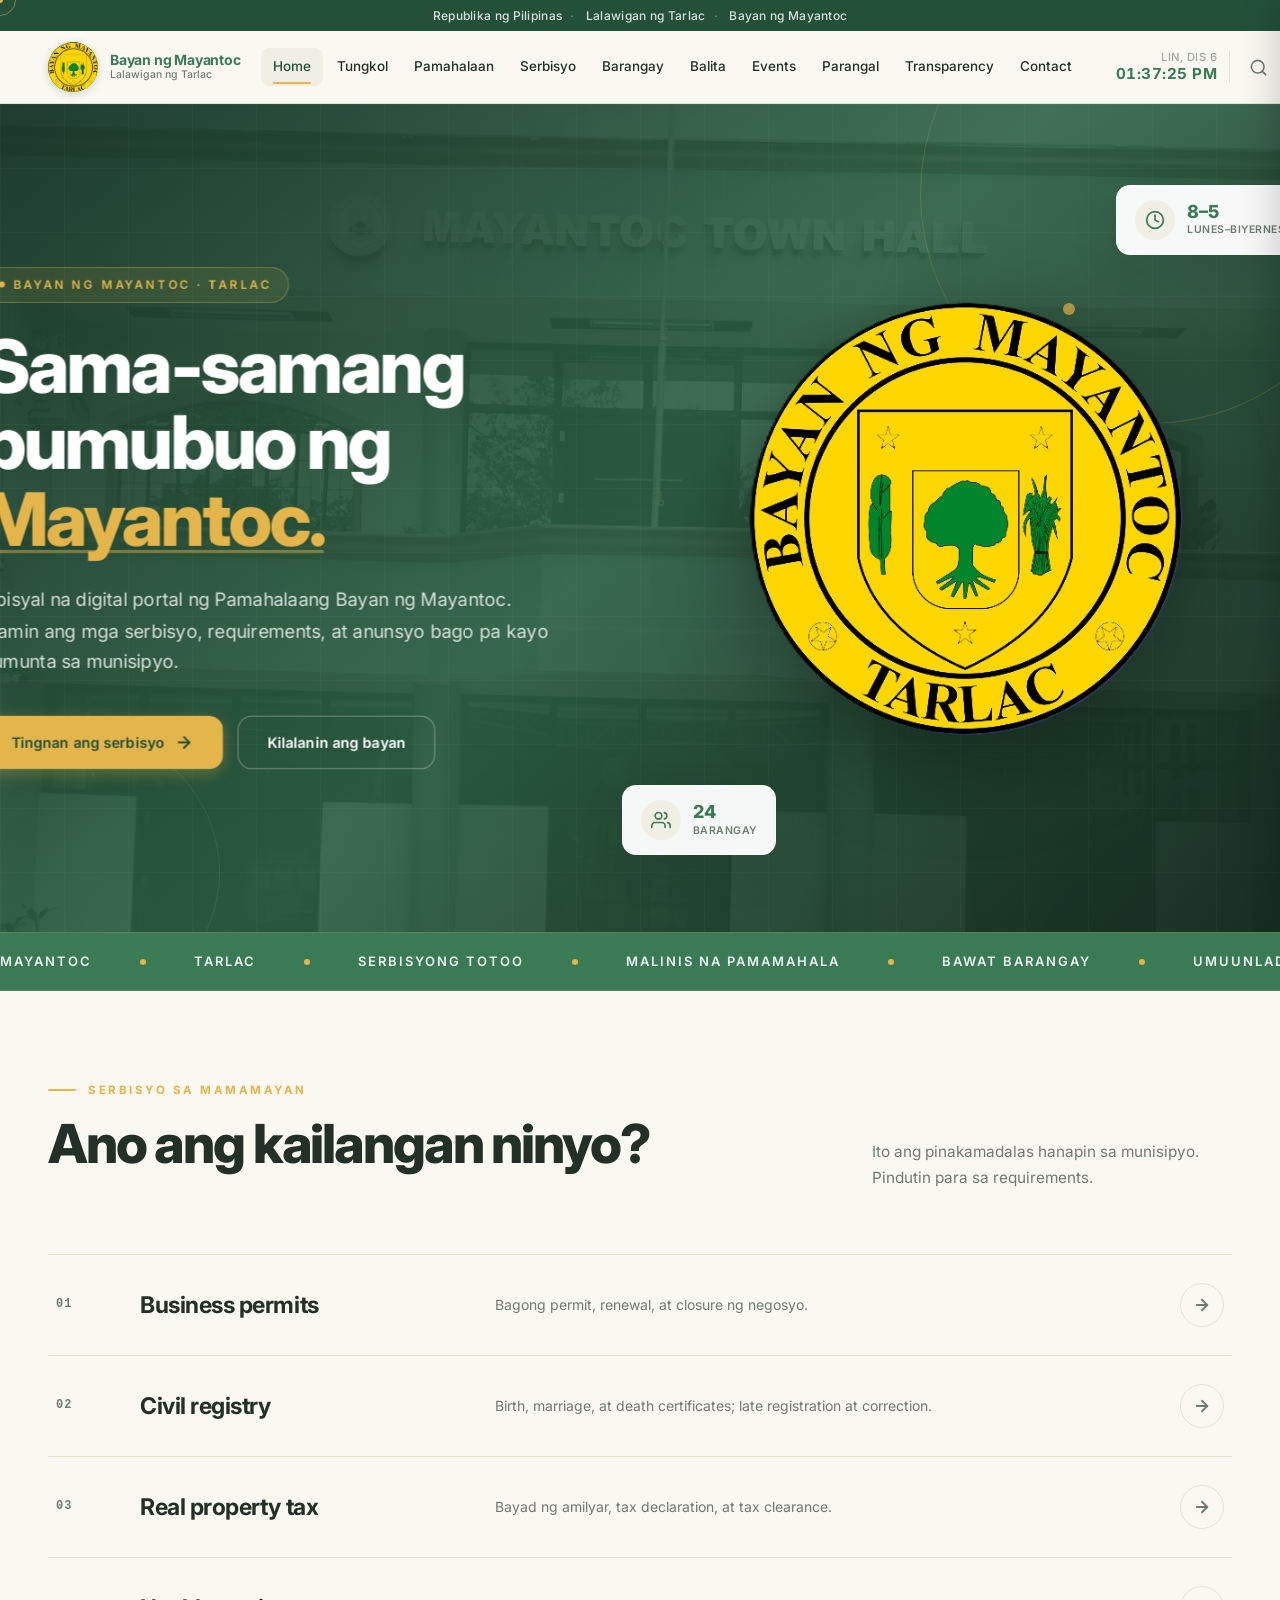
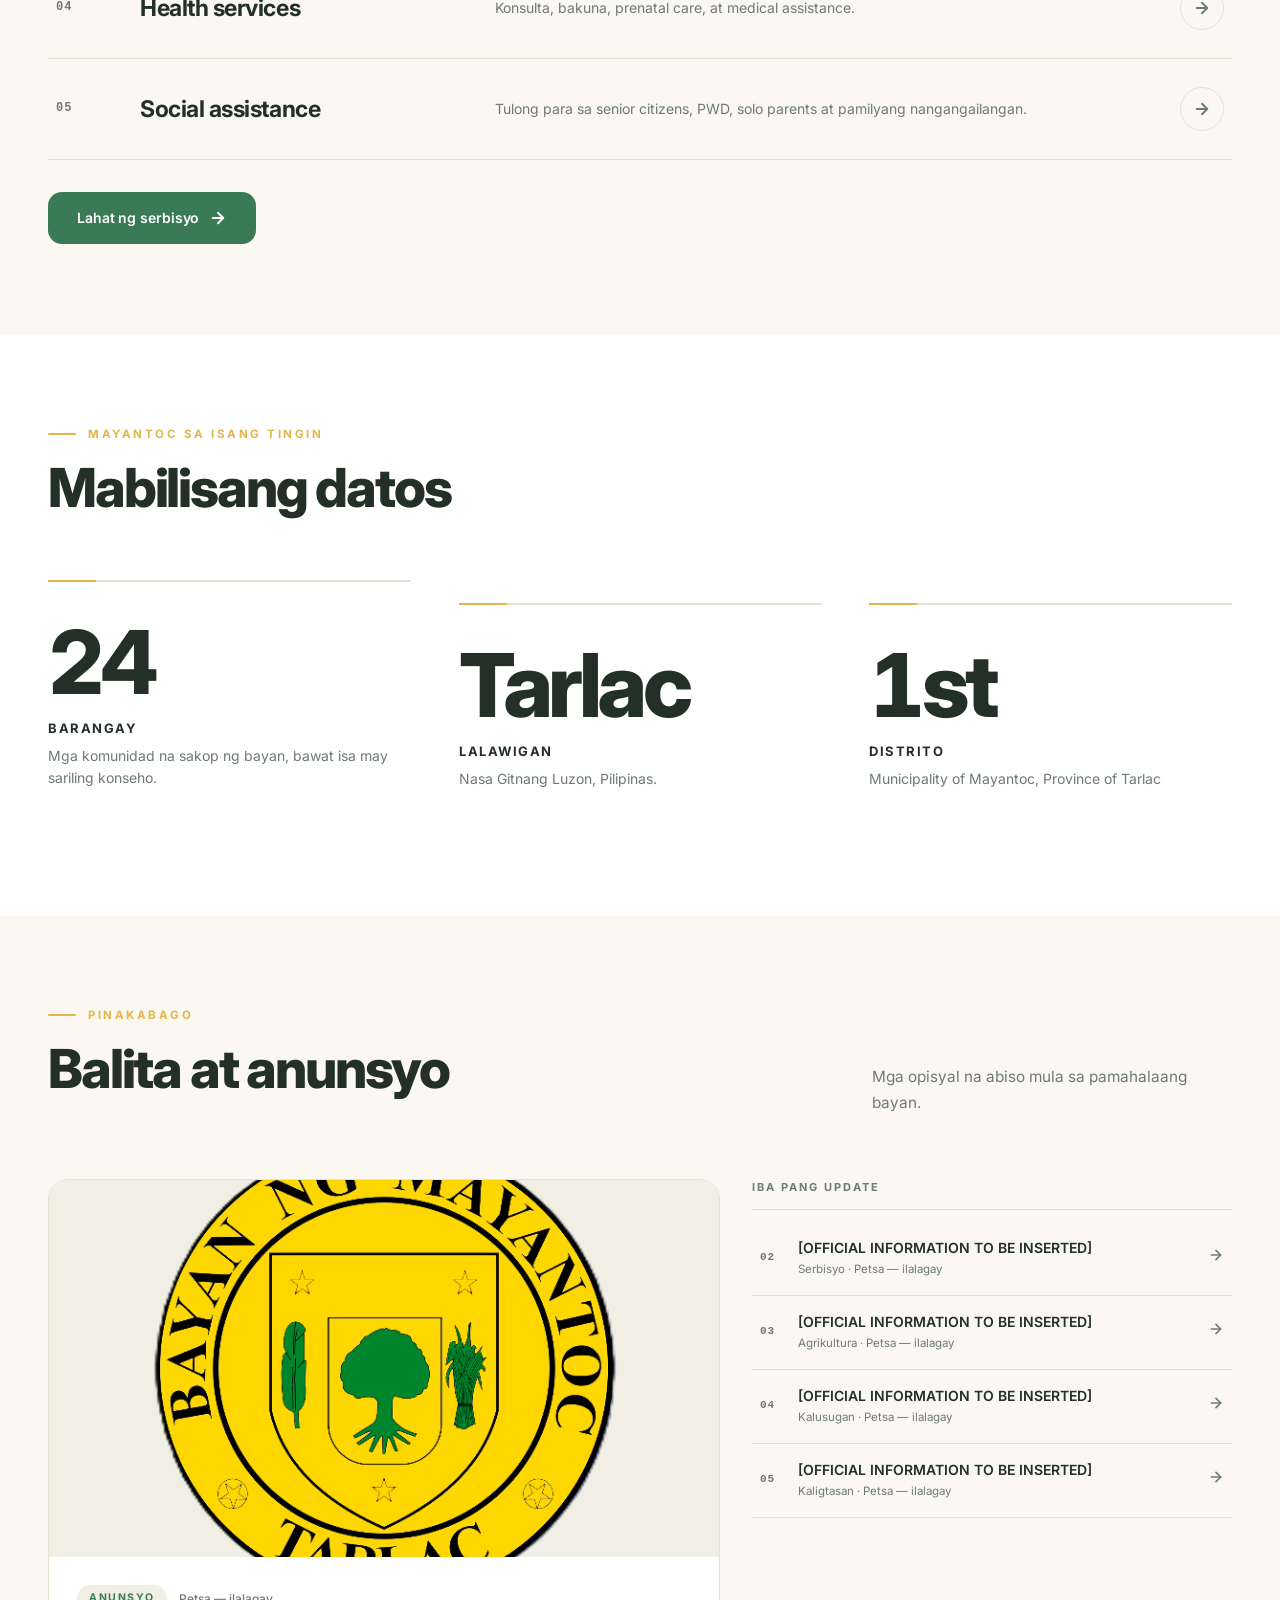
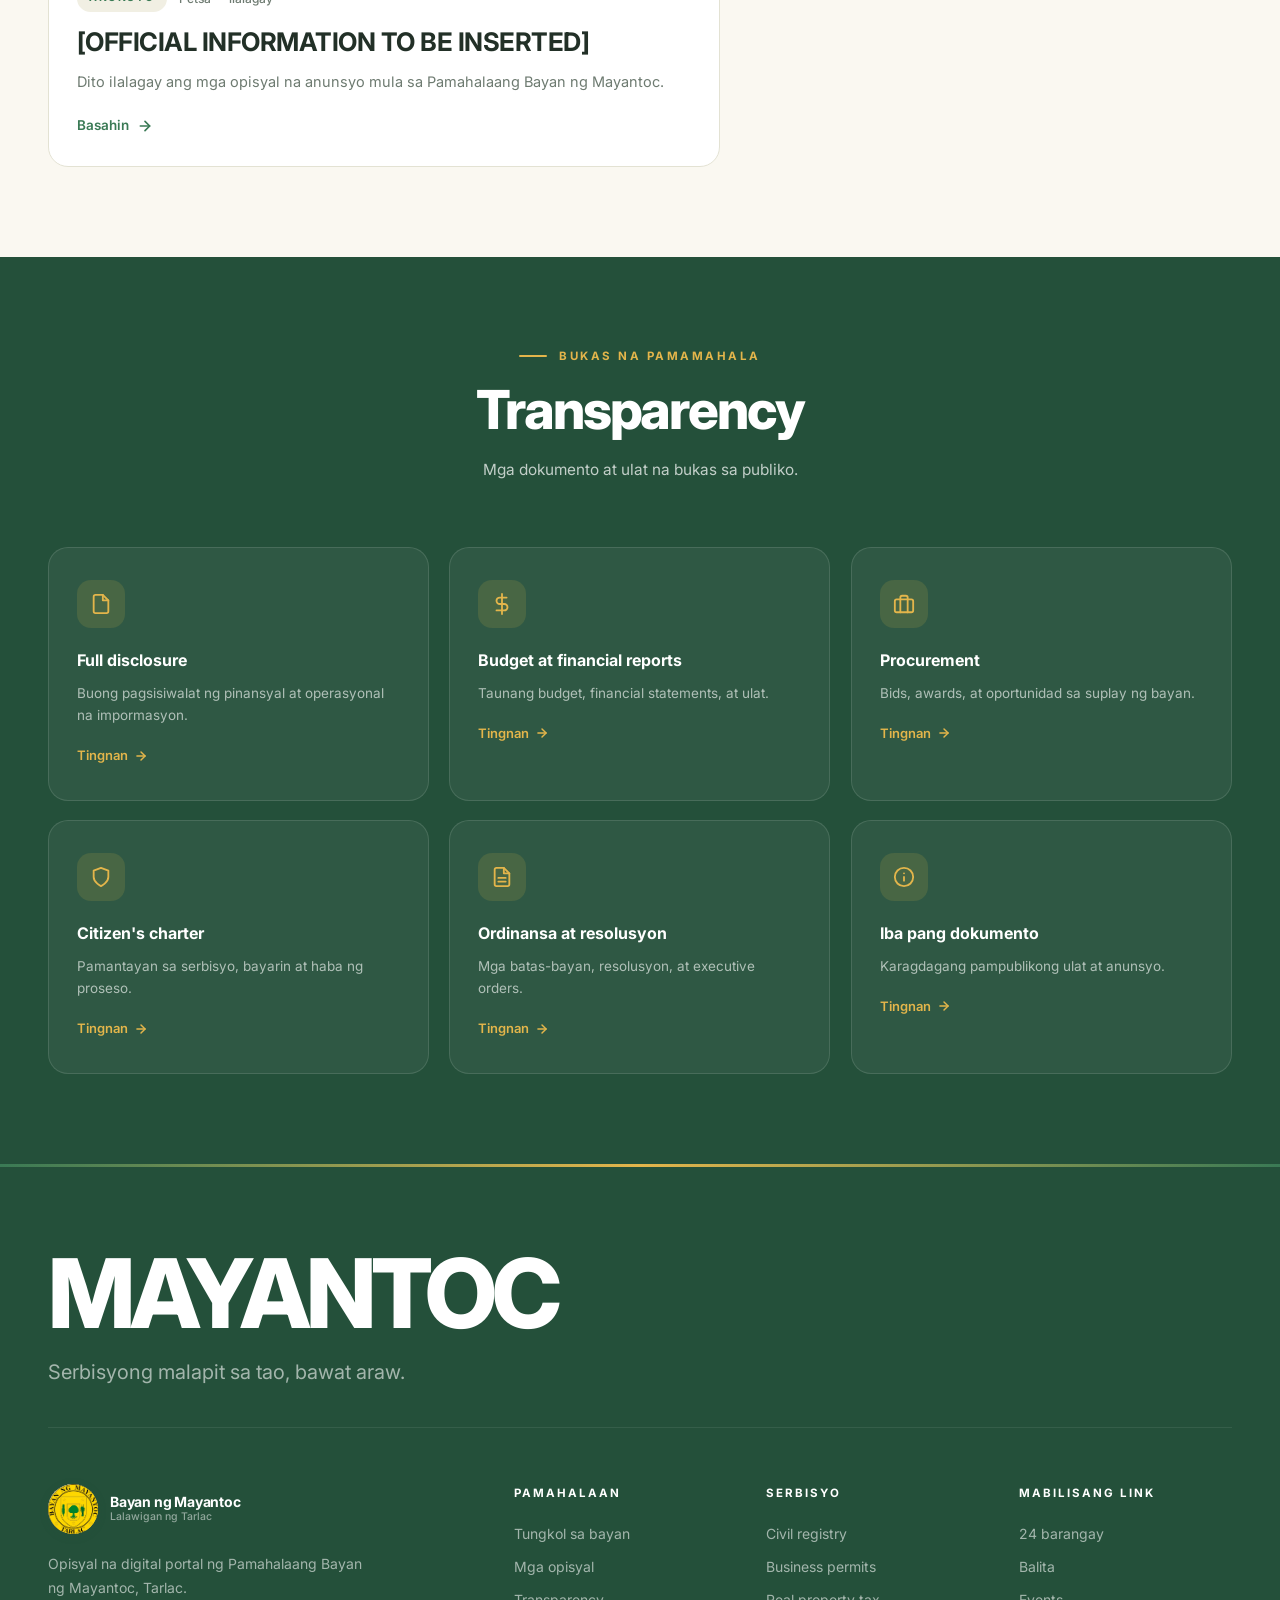
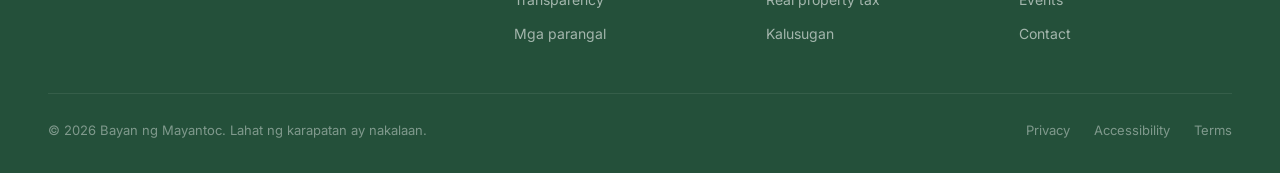
==== index.html @ 66b6981d "Add files via upload" ====
<!DOCTYPE html>
<html lang="tl">
<head>
  <meta charset="UTF-8" />
  <meta name="viewport" content="width=device-width, initial-scale=1.0, viewport-fit=cover" />
  <title>Home · Bayan ng Mayantoc, Tarlac</title>
  <meta name="description" content="Opisyal na digital portal ng Pamahalaang Bayan ng Mayantoc, Tarlac." />
  <meta name="theme-color" content="#24503A" />
  <meta property="og:title" content="Home · Bayan ng Mayantoc" />
  <meta property="og:description" content="Opisyal na digital portal ng Pamahalaang Bayan ng Mayantoc, Tarlac." />
  <meta property="og:type" content="website" />
  <link rel="icon" href="assets/mayantoc.jpg" />
  <link rel="preconnect" href="https://fonts.googleapis.com" />
  <link rel="preconnect" href="https://fonts.gstatic.com" crossorigin />
  <link href="https://fonts.googleapis.com/css2?family=Inter:opsz,wght@14..32,300;14..32,400;14..32,500;14..32,600;14..32,700;14..32,800;14..32,900&display=swap" rel="stylesheet" />
  <link rel="stylesheet" href="assets/style.css" />
  <link rel="manifest" href="manifest.webmanifest" />
  <link rel="apple-touch-icon" href="assets/icons/icon-192.png" />
  <meta name="mobile-web-app-capable" content="yes" />
  <meta name="apple-mobile-web-app-capable" content="yes" />
  <meta name="apple-mobile-web-app-title" content="Mayantoc" />
  <meta name="apple-mobile-web-app-status-bar-style" content="black-translucent" />
</head>
<body data-page="index.html">
  <a href="#main" class="skip-link">Skip to content</a>

  <div class="loader" id="loader" aria-hidden="true">
    <div class="loader__seal"><img class="js-logo" src="assets/mayantoc.jpg" alt="" /></div>
    <div class="loader__text">Mayantoc</div>
    <div class="loader__sub">Lalawigan ng Tarlac</div>
    <div class="loader__bar"><span></span></div>
  </div>

  <div class="scroll-progress" id="scrollProgress" aria-hidden="true"></div>
  <div class="cursor-dot" id="cursorDot" aria-hidden="true"></div>
  <div class="cursor-ring" id="cursorRing" aria-hidden="true"></div>

  <div class="top-bar">
    <div class="container">
      <span>Republika ng Pilipinas</span><span class="sep">·</span>
      <span>Lalawigan ng Tarlac</span><span class="sep">·</span>
      <span>Bayan ng Mayantoc</span>
    </div>
  </div>

  <header class="header" id="header">
    <div class="container header__inner">
      <a href="index.html" class="brand" aria-label="Bayan ng Mayantoc — Home">
        <div class="brand__seal" aria-hidden="true">
          <img class="js-logo" src="assets/mayantoc.jpg" alt="" />
        </div>
        <div class="brand__text">
          <span class="brand__name">Bayan ng Mayantoc</span>
          <span class="brand__sub">Lalawigan ng Tarlac</span>
        </div>
      </a>

      <nav class="nav" aria-label="Pangunahing nabigasyon">
        <a href="index.html" class="nav__link active">Home</a>
        <a href="about.html" class="nav__link">Tungkol</a>
        <a href="government.html" class="nav__link">Pamahalaan</a>
        <a href="services.html" class="nav__link">Serbisyo</a>
        <a href="barangays.html" class="nav__link">Barangay</a>
        <a href="news.html" class="nav__link">Balita</a>
        <a href="events.html" class="nav__link">Events</a>
        <a href="awards.html" class="nav__link">Parangal</a>
        <a href="transparency.html" class="nav__link">Transparency</a>
        <a href="contact.html" class="nav__link">Contact</a>
      </nav>

      <div class="header__actions">
        <!-- LIVE CLOCK -->
        <div class="header__clock" id="live-clock" aria-live="off">
          <span class="header__clock-date">--</span>
          <span class="header__clock-time">--:--</span>
        </div>

        <button class="icon-btn" aria-label="Buksan ang search" id="searchToggle">
          <svg viewBox="0 0 24 24" fill="none" stroke="currentColor" stroke-linecap="round" stroke-linejoin="round"><circle cx="11" cy="11" r="8"/><line x1="21" y1="21" x2="16.65" y2="16.65"/></svg>
        </button>
        <button class="icon-btn" aria-label="Ilipat sa dark mode" id="themeToggle">
          <svg id="themeIcon" viewBox="0 0 24 24" fill="none" stroke="currentColor" stroke-linecap="round" stroke-linejoin="round"><path d="M21 12.79A9 9 0 1 1 11.21 3 7 7 0 0 0 21 12.79z"/></svg>
        </button>
        <button class="icon-btn" aria-label="Accessibility options" id="a11yToggle" aria-expanded="false">
          <svg viewBox="0 0 24 24" fill="none" stroke="currentColor" stroke-linecap="round" stroke-linejoin="round"><circle cx="12" cy="12" r="10"/><circle cx="12" cy="12" r="4"/><line x1="21.17" y1="8" x2="12" y2="8"/><line x1="3.95" y1="6.06" x2="8.54" y2="14"/><line x1="10.88" y1="21.94" x2="15.46" y2="14"/></svg>
        </button>
        <button class="hamburger" id="hamburger" aria-label="Buksan ang menu" aria-expanded="false">
          <span></span><span></span><span></span>
        </button>
      </div>
    </div>
  </header>

  <div class="a11y-panel" id="a11yPanel" role="dialog" aria-label="Accessibility settings">
    <div class="a11y-panel__title">Accessibility</div>
    <div class="a11y-group">
      <div class="a11y-group__label">Laki ng teksto</div>
      <div class="a11y-buttons">
        <button class="a11y-btn" data-font="0.9">A−</button>
        <button class="a11y-btn active" data-font="1">A</button>
        <button class="a11y-btn" data-font="1.15">A+</button>
      </div>
    </div>
    <div class="a11y-group">
      <div class="a11y-group__label">Contrast</div>
      <div class="a11y-buttons">
        <button class="a11y-btn active" data-contrast="normal">Normal</button>
        <button class="a11y-btn" data-contrast="high">Mataas</button>
      </div>
    </div>
    <div class="a11y-group">
      <div class="a11y-group__label">Galaw</div>
      <div class="a11y-buttons">
        <button class="a11y-btn active" data-motion="normal">Normal</button>
        <button class="a11y-btn" data-motion="reduced">Bawas</button>
      </div>
    </div>
    <button class="a11y-reset" id="a11yReset">I-reset ang settings</button>
  </div>

  <div class="drawer-overlay" id="drawerOverlay" aria-hidden="true"></div>
  <aside class="drawer" id="drawer" role="dialog" aria-modal="true" aria-label="Mobile navigation">
    <div class="drawer__header">
      <div class="brand">
        <div class="brand__seal" aria-hidden="true"><img class="js-logo" src="assets/mayantoc.jpg" alt="" /></div>
        <div class="brand__text">
          <span class="brand__name">Mayantoc</span>
          <span class="brand__sub">Lalawigan ng Tarlac</span>
        </div>
      </div>
      <button class="drawer__close" id="drawerClose" aria-label="Isara ang menu">
        <svg width="18" height="18" viewBox="0 0 24 24" fill="none" stroke="currentColor" stroke-width="2" stroke-linecap="round"><line x1="18" y1="6" x2="6" y2="18"/><line x1="6" y1="6" x2="18" y2="18"/></svg>
      </button>
    </div>
    <nav class="drawer__nav" aria-label="Mobile navigation links">
      <a href="index.html" class="drawer__link active">Home</a>
      <a href="about.html" class="drawer__link">Tungkol</a>
      <a href="government.html" class="drawer__link">Pamahalaan</a>
      <a href="services.html" class="drawer__link">Serbisyo</a>
      <a href="barangays.html" class="drawer__link">Barangay</a>
      <a href="news.html" class="drawer__link">Balita</a>
      <a href="events.html" class="drawer__link">Events</a>
      <a href="awards.html" class="drawer__link">Parangal</a>
      <a href="transparency.html" class="drawer__link">Transparency</a>
      <a href="contact.html" class="drawer__link">Contact</a>
    </nav>
  </aside>

  <div class="search-overlay" id="searchOverlay" role="dialog" aria-modal="true" aria-label="Site search" style="position:fixed;inset:0;background:rgba(24,54,40,0.68);backdrop-filter:blur(8px);z-index:3000;opacity:0;visibility:hidden;transition:opacity .3s,visibility .3s;padding:80px 20px 20px;overflow-y:auto;">
    <div style="max-width:680px;margin:0 auto;background:var(--white);border-radius:var(--radius-lg);box-shadow:var(--shadow-xl);overflow:hidden;">
      <div style="position:relative;border-bottom:1px solid var(--border);">
        <svg style="position:absolute;left:22px;top:50%;transform:translateY(-50%);width:20px;height:20px;color:var(--muted);" viewBox="0 0 24 24" fill="none" stroke="currentColor" stroke-width="2" stroke-linecap="round" stroke-linejoin="round"><circle cx="11" cy="11" r="8"/><line x1="21" y1="21" x2="16.65" y2="16.65"/></svg>
        <input type="text" id="siteSearchInput" placeholder="Maghanap ng serbisyo, barangay, dokumento…" aria-label="Search site" autocomplete="off" style="width:100%;padding:22px 60px 22px 58px;border:none;background:transparent;font-family:inherit;font-size:17px;color:var(--ink);outline:none;" />
        <button id="searchClose" aria-label="Isara ang search" style="position:absolute;right:16px;top:50%;transform:translateY(-50%);width:36px;height:36px;border-radius:50%;display:flex;align-items:center;justify-content:center;color:var(--muted);">
          <svg width="18" height="18" viewBox="0 0 24 24" fill="none" stroke="currentColor" stroke-width="2" stroke-linecap="round"><line x1="18" y1="6" x2="6" y2="18"/><line x1="6" y1="6" x2="18" y2="18"/></svg>
        </button>
      </div>
      <div id="searchResults" style="max-height:440px;overflow-y:auto;"></div>
    </div>
  </div>

  <main id="main">

    <section class="hero" id="home" aria-label="Hero">
      <div class="hero__bg" aria-hidden="true">
        <img src="assets/mayantoc_bg.jpg" alt="" fetchpriority="high" />
      </div>
      <div class="hero__pattern" aria-hidden="true"></div>
      <div class="hero__deco hero__deco--1" aria-hidden="true"></div>
      <div class="hero__deco hero__deco--2" aria-hidden="true"></div>
      <div class="hero__deco hero__deco--3" aria-hidden="true"></div>

      <div class="container hero__content">
        <div class="hero__left">
          <span class="hero__label">Bayan ng Mayantoc · Tarlac</span>
          <h1 class="hero__title">Sama-samang bumubuo ng <span class="accent">Mayantoc.</span></h1>
          <p class="hero__sub">
            Opisyal na digital portal ng Pamahalaang Bayan ng Mayantoc. Alamin ang mga serbisyo,
            requirements, at anunsyo bago pa kayo pumunta sa munisipyo.
          </p>
          <div class="hero__buttons">
            <a href="services.html" class="btn btn--primary">
              Tingnan ang serbisyo
              <svg width="18" height="18" viewBox="0 0 24 24" fill="none" stroke="currentColor" stroke-width="2.5" stroke-linecap="round" stroke-linejoin="round"><line x1="5" y1="12" x2="19" y2="12"/><polyline points="12 5 19 12 12 19"/></svg>
            </a>
            <a href="about.html" class="btn btn--outline">Kilalanin ang bayan</a>
          </div>
        </div>

        <div class="hero__right">
          <div class="carousel-wrap" id="carouselWrap">
            <img src="assets/FlagMY.png" alt="Tanawin ng Mayantoc" class="hero__image" />
          </div>

          <div class="float-card float-card--1" aria-hidden="true">
            <div class="float-card__icon">
              <svg width="20" height="20" viewBox="0 0 24 24" fill="none" stroke="currentColor" stroke-width="2" stroke-linecap="round" stroke-linejoin="round"><path d="M17 21v-2a4 4 0 0 0-4-4H5a4 4 0 0 0-4 4v2"/><circle cx="9" cy="7" r="4"/><path d="M23 21v-2a4 4 0 0 0-3-3.87"/><path d="M16 3.13a4 4 0 0 1 0 7.75"/></svg>
            </div>
            <div><div class="float-card__num">24</div><div class="float-card__label">Barangay</div></div>
          </div>

          <div class="float-card float-card--2" aria-hidden="true">
            <div class="float-card__icon">
              <svg width="20" height="20" viewBox="0 0 24 24" fill="none" stroke="currentColor" stroke-width="2" stroke-linecap="round" stroke-linejoin="round"><circle cx="12" cy="12" r="10"/><polyline points="12 6 12 12 16 14"/></svg>
            </div>
            <div><div class="float-card__num">8–5</div><div class="float-card__label">Lunes–Biyernes</div></div>
          </div>
        </div>
      </div>
    </section>

    <div class="marquee" aria-hidden="true"><div class="marquee__track" id="marqueeTrack"></div></div>

    <section class="section" id="services">
      <div class="container">
        <div class="section__header section__header--split reveal">
          <div>
            <div class="section__label">Serbisyo sa mamamayan</div>
            <h2 class="section__title">Ano ang kailangan ninyo?</h2>
          </div>
          <p class="section__sub" style="max-width:36ch;">Ito ang pinakamadalas hanapin sa munisipyo. Pindutin para sa requirements.</p>
        </div>
        <div class="services-list" id="servicesList"></div>
        <div style="margin-top:32px;" class="reveal">
          <a href="services.html" class="btn btn--dark">Lahat ng serbisyo
            <svg width="18" height="18" viewBox="0 0 24 24" fill="none" stroke="currentColor" stroke-width="2.5" stroke-linecap="round" stroke-linejoin="round"><line x1="5" y1="12" x2="19" y2="12"/><polyline points="12 5 19 12 12 19"/></svg>
          </a>
        </div>
      </div>
    </section>

    <section class="section section--alt">
      <div class="container">
        <div class="section__header reveal">
          <div class="section__label">Mayantoc sa isang tingin</div>
          <h2 class="section__title">Mabilisang datos</h2>
        </div>
        <div class="stats-editorial">
          <div class="stat-block reveal">
            <div class="stat-block__num" data-count="24">0</div>
            <div class="stat-block__label">Barangay</div>
            <div class="stat-block__desc">Mga komunidad na sakop ng bayan, bawat isa may sariling konseho.</div>
          </div>
          <div class="stat-block reveal">
            <div class="stat-block__num">Tarlac</div>
            <div class="stat-block__label">Lalawigan</div>
            <div class="stat-block__desc">Nasa Gitnang Luzon, Pilipinas.</div>
          </div>
          <div class="stat-block reveal">
            <div class="stat-block__num">1st</div>
            <div class="stat-block__label">Distrito</div>
            <div class="stat-block__desc">Municipality of Mayantoc, Province of Tarlac</div>
          </div>
        </div>
      </div>
    </section>

    <section class="section">
      <div class="container">
        <div class="section__header section__header--split reveal">
          <div>
            <div class="section__label">Pinakabago</div>
            <h2 class="section__title">Balita at anunsyo</h2>
          </div>
          <p class="section__sub" style="max-width:36ch;">Mga opisyal na abiso mula sa pamahalaang bayan.</p>
        </div>
        <div class="news-editorial">
          <article class="news-featured reveal" id="newsFeatured"></article>
          <div class="news-side reveal">
            <div class="news-side__header">Iba pang update</div>
            <div id="newsSideList"></div>
          </div>
        </div>
      </div>
    </section>

    <section class="section section--dark">
      <div class="container">
        <div class="section__header section__header--center reveal">
          <div class="section__label">Bukas na pamamahala</div>
          <h2 class="section__title">Transparency</h2>
          <p class="section__sub">Mga dokumento at ulat na bukas sa publiko.</p>
        </div>
        <div class="transparency-grid" id="transparencyGrid"></div>
      </div>
    </section>

  </main>

  <footer class="footer" role="contentinfo">
    <div class="container">
      <div class="footer__hero">
        <div class="footer__hero-title">MAYANTOC</div>
        <div class="footer__hero-sub">Serbisyong malapit sa tao, bawat araw.</div>
      </div>

      <div class="footer__grid">
        <div>
          <div class="footer__brand">
            <div class="brand__seal" aria-hidden="true"><img class="js-logo" src="assets/mayantoc.jpg" alt="" /></div>
            <div class="brand__text">
              <span class="brand__name">Bayan ng Mayantoc</span>
              <span class="brand__sub">Lalawigan ng Tarlac</span>
            </div>
          </div>
          <p class="footer__desc">Opisyal na digital portal ng Pamahalaang Bayan ng Mayantoc, Tarlac.</p>
        </div>
        <div>
          <h3 class="footer__title">Pamahalaan</h3>
          <div class="footer__links">
            <a href="about.html">Tungkol sa bayan</a>
            <a href="government.html">Mga opisyal</a>
            <a href="transparency.html">Transparency</a>
            <a href="awards.html">Mga parangal</a>
          </div>
        </div>
        <div>
          <h3 class="footer__title">Serbisyo</h3>
          <div class="footer__links">
            <a href="services.html">Civil registry</a>
            <a href="services.html">Business permits</a>
            <a href="services.html">Real property tax</a>
            <a href="services.html">Kalusugan</a>
          </div>
        </div>
        <div>
          <h3 class="footer__title">Mabilisang link</h3>
          <div class="footer__links">
            <a href="barangays.html">24 barangay</a>
            <a href="news.html">Balita</a>
            <a href="events.html">Events</a>
            <a href="contact.html">Contact</a>
          </div>
        </div>
      </div>

      <div class="footer__bottom">
        <span>© 2026 Bayan ng Mayantoc. Lahat ng karapatan ay nakalaan.</span>
        <div class="footer__bottom-links">
          <a href="contact.html">Privacy</a>
          <a href="contact.html">Accessibility</a>
          <a href="contact.html">Terms</a>
        </div>
      </div>
    </div>
  </footer>

  <button class="back-to-top" id="backToTop" aria-label="Balik sa itaas">
    <svg viewBox="0 0 24 24" fill="none" stroke="currentColor" stroke-width="2.5" stroke-linecap="round" stroke-linejoin="round"><line x1="12" y1="19" x2="12" y2="5"/><polyline points="5 12 12 5 19 12"/></svg>
  </button>

  <script src="assets/data.js"></script>
  <script src="assets/app.js"></script>

  <script>
  (function () {
    const D = MAY.DATA, I = MAY.ICONS, $ = MAY.$;

    // 3D tilt on the hero image (pointer devices only)
    const wrap = $('#carouselWrap'), hero = $('.hero');
    if (wrap && hero && !MAY.isTouch && !MAY.reduced) {
      hero.addEventListener('mousemove', e => {
        const r = hero.getBoundingClientRect();
        const x = (e.clientX - r.left) / r.width - 0.5;
        const y = (e.clientY - r.top) / r.height - 0.5;
        wrap.style.transform = `rotateY(${x * 5}deg) rotateX(${-y * 5}deg)`;
      });
      hero.addEventListener('mouseleave', () => wrap.style.transform = 'rotateY(0) rotateX(0)');
    }

    $('#servicesList').innerHTML = D.services.slice(0, 5).map((s, i) => `
      <a class="service-row reveal" href="services.html">
        <div class="service-row__num">${String(i + 1).padStart(2, '0')}</div>
        <div class="service-row__name">${s.name}</div>
        <div class="service-row__desc">${s.desc}</div>
        <div class="service-row__arrow"><svg width="18" height="18" viewBox="0 0 24 24" fill="none" stroke="currentColor" stroke-width="2.5" stroke-linecap="round" stroke-linejoin="round">${I.arrow}</svg></div>
      </a>`).join('');

    const f = D.news[0];
    $('#newsFeatured').innerHTML = `
      <div class="news-featured__img"><img src="${f.img}" alt="" loading="lazy" /></div>
      <div class="news-featured__body">
        <div class="news-featured__meta">
          <span class="news-featured__cat">${f.cat}</span>
          <span class="news-featured__date">${f.date}</span>
        </div>
        <h3 class="news-featured__title">${f.title}</h3>
        <p class="news-featured__excerpt">${f.excerpt}</p>
        <a class="news-featured__link" href="news.html">Basahin
          <svg width="16" height="16" viewBox="0 0 24 24" fill="none" stroke="currentColor" stroke-width="2.5" stroke-linecap="round" stroke-linejoin="round">${I.arrow}</svg>
        </a>
      </div>`;

    $('#newsSideList').innerHTML = D.news.slice(1, 5).map((n, i) => `
      <a class="news-side__item" href="news.html">
        <span class="news-side__num">${String(i + 2).padStart(2, '0')}</span>
        <div class="news-side__body">
          <div class="news-side__title">${n.title}</div>
          <div class="news-side__date">${n.cat} · ${n.date}</div>
        </div>
        <span class="news-side__arrow"><svg width="16" height="16" viewBox="0 0 24 24" fill="none" stroke="currentColor" stroke-width="2.5" stroke-linecap="round" stroke-linejoin="round">${I.arrow}</svg></span>
      </a>`).join('');

    $('#transparencyGrid').innerHTML = D.transparency.map(t => `
      <a class="transparency-card reveal" href="transparency.html">
        <div class="transparency-card__icon"><svg width="22" height="22" viewBox="0 0 24 24" fill="none" stroke="currentColor" stroke-width="2" stroke-linecap="round" stroke-linejoin="round">${I[t.icon]}</svg></div>
        <h3 class="transparency-card__title">${t.title}</h3>
        <p class="transparency-card__desc">${t.desc}</p>
        <span class="transparency-card__link">Tingnan
          <svg width="14" height="14" viewBox="0 0 24 24" fill="none" stroke="currentColor" stroke-width="2.5" stroke-linecap="round" stroke-linejoin="round">${I.arrow}</svg>
        </span>
      </a>`).join('');

    MAY.observeReveals();
  })();
  </script>
  <script>
    if ('serviceWorker' in navigator) {
      window.addEventListener('load', function () {
        navigator.serviceWorker.register('sw.js').catch(function (e) { console.warn('SW failed', e); });
      });
    }
  </script>
</body>
</html>
---- assets/style.css ----
/* ==================================================================
   MUNICIPALITY OF MAYANTOC — SHARED STYLESHEET
   Palette: soft, low-glare green & yellow (easy on the eyes)
   ================================================================== */
*, *::before, *::after { margin: 0; padding: 0; box-sizing: border-box; }

:root {
  /* ---- Core palette (softer, lower-contrast green & yellow) ---- */
  --forest: #3A7A55;       /* medium leaf green — primary */
  --deep-green: #24503A;   /* softened dark green (not near-black) */
  --emerald: #4F9668;      /* lighter accent green */
  --gold: #E3B54B;         /* warm, muted yellow-gold (not neon) */
  --gold-light: #F0D08A;   /* pale gold for hovers */
  --sun: #F6EFDC;          /* soft sunlight tint for washes */

  --off-white: #FAF8F1;    /* warm paper white, not clinical */
  --white: #FFFFFF;
  --ink: #223027;          /* soft near-black green-grey, not pure black */
  --muted: #6E7B71;
  --border: #E3E2D3;
  --light-gray: #F1EFE3;

  --shadow-sm: 0 1px 3px rgba(36,60,40,0.05), 0 1px 2px rgba(36,60,40,0.04);
  --shadow-md: 0 4px 14px rgba(36,60,40,0.07), 0 2px 5px rgba(36,60,40,0.04);
  --shadow-lg: 0 14px 30px rgba(36,60,40,0.09), 0 4px 12px rgba(36,60,40,0.05);
  --shadow-xl: 0 26px 50px rgba(36,60,40,0.11), 0 8px 22px rgba(36,60,40,0.05);
  --shadow-3d: 0 30px 60px rgba(58,122,85,0.14), 0 10px 24px rgba(58,122,85,0.08);

  --radius-sm: 8px;
  --radius-md: 14px;
  --radius-lg: 20px;
  --radius-xl: 28px;
  --font: 'Inter', -apple-system, BlinkMacSystemFont, 'Segoe UI', Roboto, sans-serif;
  --max-width: 1440px;
  --header-height: 72px;
  --ease: cubic-bezier(0.22, 0.61, 0.28, 0.99);
  --transition: 0.3s var(--ease);
}

[data-theme="dark"] {
  --off-white: #10201A;
  --white: #16281F;
  --ink: #EEF3EE;
  --muted: #9FB0A4;
  --border: #26392E;
  --light-gray: #1B2E24;
  --sun: #22301F;
  --shadow-sm: 0 1px 3px rgba(0,0,0,0.3);
  --shadow-md: 0 4px 12px rgba(0,0,0,0.35);
  --shadow-lg: 0 12px 28px rgba(0,0,0,0.45);
  --shadow-xl: 0 24px 48px rgba(0,0,0,0.55);
}

html { scroll-behavior: smooth; -webkit-text-size-adjust: 100%; }

body {
  font-family: var(--font);
  background: var(--off-white);
  color: var(--ink);
  line-height: 1.6;
  overflow-x: hidden;
  -webkit-font-smoothing: antialiased;
  -moz-osx-font-smoothing: grayscale;
  transition: background 0.4s var(--ease), color 0.4s var(--ease);
}

img { display: block; max-width: 100%; height: auto; }
a { color: inherit; text-decoration: none; }
button { font-family: inherit; cursor: pointer; border: none; background: none; color: inherit; }
ul { list-style: none; }

.container { width: 100%; max-width: var(--max-width); margin: 0 auto; padding: 0 clamp(20px, 4vw, 48px); }
.sr-only { position: absolute; width: 1px; height: 1px; padding: 0; margin: -1px; overflow: hidden; clip: rect(0,0,0,0); white-space: nowrap; border: 0; }

.skip-link {
  position: absolute; top: -100%; left: 16px; z-index: 9999;
  background: var(--forest); color: #fff; padding: 12px 24px;
  border-radius: 0 0 var(--radius-sm) var(--radius-sm); font-weight: 600; transition: top 0.2s;
}
.skip-link:focus { top: 0; }
:focus-visible { outline: 2px solid var(--gold); outline-offset: 3px; border-radius: 4px; }

/* ---- Scroll progress ---- */
.scroll-progress {
  position: fixed; top: 0; left: 0; height: 3px;
  background: linear-gradient(90deg, var(--emerald), var(--gold));
  z-index: 10000; width: 0%; pointer-events: none;
}

/* ---- Loader ---- */
.loader {
  position: fixed; inset: 0; background: var(--deep-green);
  display: flex; flex-direction: column; align-items: center; justify-content: center;
  z-index: 99999; transition: opacity 0.55s var(--ease), visibility 0.55s var(--ease);
}
.loader.hidden { opacity: 0; visibility: hidden; pointer-events: none; }
.loader__seal {
  width: 72px; height: 72px; border-radius: 50%;
  background: var(--gold); display: flex; align-items: center; justify-content: center;
  font-weight: 800; font-size: 26px; color: var(--deep-green); margin-bottom: 20px; overflow: hidden;
  box-shadow: 0 0 0 8px rgba(227,181,75,0.15); animation: pulse 1.8s ease-in-out infinite;
}
.loader__seal img { width: 100%; height: 100%; object-fit: cover; }
.loader__text { color: #fff; font-weight: 700; font-size: 14px; letter-spacing: 2.5px; text-transform: uppercase; margin-bottom: 4px; }
.loader__sub { color: rgba(255,255,255,0.55); font-size: 11px; letter-spacing: 1px; margin-bottom: 24px; }
.loader__bar { width: 160px; height: 2px; background: rgba(255,255,255,0.14); border-radius: 2px; overflow: hidden; }
.loader__bar span { display: block; height: 100%; width: 40%; background: var(--gold); border-radius: 2px; animation: loading 1.1s ease-in-out infinite; }
@keyframes pulse { 0%,100% { transform: scale(1); box-shadow: 0 0 0 8px rgba(227,181,75,0.15);} 50% { transform: scale(1.05); box-shadow: 0 0 0 14px rgba(227,181,75,0.07);} }
@keyframes loading { 0% { transform: translateX(-100%);} 100% { transform: translateX(350%);} }

/* ---- Top bar ---- */
.top-bar { background: var(--deep-green); color: rgba(255,255,255,0.82); font-size: 12px; font-weight: 500; letter-spacing: 0.3px; padding: 6px 0; text-align: center; }
.top-bar .sep { margin: 0 8px; opacity: 0.45; }

/* ---- Header ---- */
.header {
  position: sticky; top: 0; z-index: 1000;
  background: rgba(250,248,241,0.86); backdrop-filter: blur(16px); -webkit-backdrop-filter: blur(16px);
  border-bottom: 1px solid var(--border);
  transition: background 0.3s, box-shadow 0.3s, border-color 0.3s;
}
[data-theme="dark"] .header { background: rgba(16,32,26,0.86); }
.header.scrolled { box-shadow: var(--shadow-sm); background: rgba(250,248,241,0.97); }
[data-theme="dark"] .header.scrolled { background: rgba(16,32,26,0.97); }
.header__inner { display: flex; align-items: center; justify-content: space-between; height: var(--header-height); gap: 20px; }

.brand { display: flex; align-items: center; gap: 12px; flex-shrink: 0; }
.brand__seal {
  width: 50px; height: 50px; border-radius: 50%; background: var(--forest);
  display: flex; align-items: center; justify-content: center; color: var(--gold);
  font-weight: 800; font-size: 15px; flex-shrink: 0; overflow: hidden;
  box-shadow: 0 2px 8px rgba(36,80,58,0.22); transition: transform 0.3s var(--ease);
}
.brand__seal img { width: 150%; height: 150%; object-fit: cover; }
.brand:hover .brand__seal { transform: rotate(-6deg) scale(1.04); }
.brand__text { display: flex; flex-direction: column; line-height: 1.2; }
.brand__name { font-weight: 700; font-size: 14px; color: var(--forest); letter-spacing: -0.2px; }
[data-theme="dark"] .brand__name { color: var(--ink); }
.brand__sub { font-size: 10.5px; color: var(--muted); font-weight: 500; }

.nav { display: flex; align-items: center; gap: 2px; }
.nav__link { font-size: 13.5px; font-weight: 500; color: var(--ink); padding: 8px 12px; border-radius: var(--radius-sm); position: relative; transition: color 0.2s, background 0.2s; white-space: nowrap; }
.nav__link:hover, .nav__link.active { color: var(--deep-green); background: var(--light-gray); }
[data-theme="dark"] .nav__link:hover, [data-theme="dark"] .nav__link.active { color: var(--gold); background: rgba(255,255,255,0.05); }
.nav__link::after { content: ''; position: absolute; bottom: 2px; left: 12px; right: 12px; height: 2px; background: var(--gold); border-radius: 2px; transform: scaleX(0); transform-origin: left; transition: transform 0.25s var(--ease); }
.nav__link:hover::after, .nav__link.active::after { transform: scaleX(1); }

.header__actions { display: flex; align-items: center; gap: 4px; flex-shrink: 0; }
.icon-btn { width: 40px; height: 40px; border-radius: 50%; display: flex; align-items: center; justify-content: center; color: var(--muted); transition: background 0.2s, color 0.2s, transform 0.2s; }
.icon-btn:hover { background: var(--light-gray); color: var(--forest); transform: translateY(-1px); }
[data-theme="dark"] .icon-btn:hover { color: var(--gold); background: rgba(255,255,255,0.05); }
.icon-btn svg { width: 19px; height: 19px; stroke-width: 2; }

.hamburger { display: none; flex-direction: column; gap: 4px; width: 40px; height: 40px; align-items: center; justify-content: center; border-radius: 50%; transition: background 0.2s; }
.hamburger:hover { background: var(--light-gray); }
.hamburger span { display: block; width: 20px; height: 2px; background: var(--ink); border-radius: 2px; transition: transform 0.3s, opacity 0.3s; }

/* ---- Mobile drawer ---- */
.drawer-overlay { position: fixed; inset: 0; background: rgba(24,43,33,0.55); backdrop-filter: blur(6px); z-index: 2000; opacity: 0; visibility: hidden; transition: opacity 0.3s, visibility 0.3s; }
.drawer-overlay.open { opacity: 1; visibility: visible; }
.drawer { position: fixed; top: 0; right: 0; bottom: 0; width: min(380px, 88vw); background: var(--white); z-index: 2001; transform: translateX(100%); transition: transform 0.45s var(--ease); display: flex; flex-direction: column; box-shadow: -8px 0 32px rgba(0,0,0,0.15); overflow-y: auto; padding: 24px; }
.drawer.open { transform: translateX(0); }
.drawer__header { display: flex; align-items: center; justify-content: space-between; margin-bottom: 24px; flex-shrink: 0; }
.drawer__close { width: 40px; height: 40px; border-radius: 50%; display: flex; align-items: center; justify-content: center; background: var(--light-gray); color: var(--forest); transition: background 0.2s, transform 0.3s; }
.drawer__close:hover { background: var(--border); transform: rotate(90deg); }
.drawer__nav { display: flex; flex-direction: column; gap: 2px; }
.drawer__link { padding: 13px 16px; font-weight: 500; font-size: 15px; border-radius: var(--radius-sm); color: var(--ink); transition: background 0.2s, color 0.2s, padding-left 0.2s; }
.drawer__link:hover, .drawer__link.active { background: var(--light-gray); color: var(--forest); padding-left: 22px; }

/* ---- Hero (home page) ---- */
.hero { position: relative; min-height: 92vh; display: flex; align-items: center; background: var(--deep-green); overflow: hidden; isolation: isolate; }
.hero__bg { position: absolute; inset: 0; z-index: -2; }
.hero__bg img { width: 100%; height: 100%; object-fit: cover; opacity: 0.34; filter: saturate(0.75) brightness(0.6); transform: scale(1.06); transition: transform 9s var(--ease); }
.hero:hover .hero__bg img { transform: scale(1.0); }
.hero__bg::after { content: ''; position: absolute; inset: 0; background: linear-gradient(135deg, rgba(24,54,40,0.86) 0%, rgba(58,122,85,0.5) 50%, rgba(18,38,28,0.85) 100%); }
.hero__pattern { position: absolute; inset: 0; z-index: -1; opacity: 0.05; background-image: linear-gradient(rgba(255,255,255,0.5) 1px, transparent 1px), linear-gradient(90deg, rgba(255,255,255,0.5) 1px, transparent 1px); background-size: 64px 64px; pointer-events: none; }
.hero__deco { position: absolute; border-radius: 50%; pointer-events: none; z-index: -1; }
.hero__deco--1 { width: 460px; height: 460px; border: 1px solid rgba(227,181,75,0.2); top: -140px; right: -100px; }
.hero__deco--2 { width: 280px; height: 280px; border: 1px solid rgba(255,255,255,0.08); bottom: -80px; left: -60px; }
.hero__deco--3 { width: 12px; height: 12px; background: var(--gold); top: 24%; right: 16%; opacity: 0.75; }

.hero__content { display: grid; grid-template-columns: 1.15fr 1fr; gap: clamp(32px, 6vw, 80px); align-items: center; width: 100%; padding: clamp(60px, 10vh, 120px) 0; perspective: 1400px; }
.hero__left { color: #fff; transform: translateZ(40px); }
.hero__label { display: inline-flex; align-items: center; gap: 8px; font-size: 11.5px; font-weight: 600; letter-spacing: 2.5px; text-transform: uppercase; color: var(--gold); margin-bottom: 24px; padding: 7px 16px; border: 1px solid rgba(227,181,75,0.35); border-radius: 100px; background: rgba(227,181,75,0.1); }
.hero__label::before { content: ''; width: 6px; height: 6px; border-radius: 50%; background: var(--gold); animation: blink 2s ease-in-out infinite; }
@keyframes blink { 0%,100% { opacity: 1; } 50% { opacity: 0.35; } }
.hero__title { font-size: clamp(2.4rem, 5.6vw, 4.6rem); font-weight: 800; line-height: 1.04; letter-spacing: -0.04em; margin-bottom: 26px; max-width: 15ch; }
.hero__title .accent { color: var(--gold); position: relative; display: inline-block; }
.hero__title .accent::after { content: ''; position: absolute; bottom: 4px; left: 0; right: 0; height: 3px; background: var(--gold); opacity: 0.45; border-radius: 3px; }
.hero__sub { font-size: clamp(1rem, 1.4vw, 1.15rem); line-height: 1.7; color: rgba(255,255,255,0.82); max-width: 52ch; margin-bottom: 36px; }
.hero__buttons { display: flex; flex-wrap: wrap; gap: 14px; }

.btn { display: inline-flex; align-items: center; gap: 10px; padding: 14px 28px; border-radius: var(--radius-md); font-weight: 600; font-size: 14px; letter-spacing: -0.1px; transition: transform 0.2s var(--ease), box-shadow 0.2s var(--ease), background 0.2s, color 0.2s; border: 1.5px solid transparent; white-space: nowrap; }
.btn:active { transform: scale(0.97); }
.btn--primary { background: var(--gold); color: var(--deep-green); box-shadow: 0 4px 16px rgba(227,181,75,0.32); }
.btn--primary:hover { background: var(--gold-light); box-shadow: 0 8px 28px rgba(227,181,75,0.42); transform: translateY(-2px); }
.btn--outline { background: transparent; color: #fff; border-color: rgba(255,255,255,0.35); }
.btn--outline:hover { background: rgba(255,255,255,0.1); border-color: rgba(255,255,255,0.6); transform: translateY(-2px); }
.btn--dark { background: var(--forest); color: #fff; }
.btn--dark:hover { background: var(--emerald); transform: translateY(-2px); box-shadow: var(--shadow-md); }

/* ===== Hero Right Container ===== */
.hero__right {
  position: relative;
  display: flex;
  justify-content: center;
  align-items: center;
  transform-style: preserve-3d;
}

/* ===== Image Wrapper ===== */
.carousel-wrap {
  position: relative;
  width: 100%;
  max-width: 640px;
  transform-style: preserve-3d;
  transition: transform 0.4s var(--ease);
}

/* Optional: subtle lift on hover */
.carousel-wrap:hover {
  transform: translateY(-8px);
}

/* ===== Hero image (logo / flag) ===== */
.hero__right { z-index: 2; }
.hero__image {
  display: block;
  width: 100%;
  height: auto;
  object-fit: contain;
  filter: drop-shadow(0 24px 48px rgba(0,0,0,0.35));
}
@media (min-width: 1025px) {
  .hero__content { grid-template-columns: 1fr 1.1fr; }
}

/* ===== The Frame ===== */
.carousel {
  position: relative;
  width: 100%;
  aspect-ratio: 4 / 5;
  border-radius: var(--radius-xl);
  overflow: hidden;
  box-shadow:
    0 40px 80px rgba(104, 107, 0, 0.821),
    0 16px 32px rgba(18, 38, 28, 0.2);
  background: var(--deep-green);
}

/* Inner hairline border */
.carousel::after {
  content: '';
  position: absolute;
  inset: 0;
  border-radius: var(--radius-xl);
  border: 1px solid rgba(255, 255, 255, 0.12);
  pointer-events: none;
  z-index: 5;
}

/* ===== The Image ===== */
.carousel__track {
  display: block;
  height: 150%;
  width: 150%;
}

.carousel__slide {
  width: 100%;
  height: 100%;
  position: relative;
}

.carousel__slide img {
  width: 100%;
  height: 100%;
  object-fit: cover;
  display: block;
  transition: transform 0.7s var(--ease);
}

/* Slow zoom on hover */
.carousel:hover .carousel__slide img {
  transform: scale(1.06);
}

/* ===== Caption (Optional) ===== */
.carousel__caption {
  position: absolute;
  bottom: 0;
  left: 0;
  right: 0;
  padding: 32px 28px 26px;
  background: linear-gradient(to top, rgba(18, 38, 28, 0.92), transparent);
  color: #fff;
  z-index: 2;
}

.carousel__caption-label {
  font-size: 10.5px;
  font-weight: 700;
  letter-spacing: 2px;
  text-transform: uppercase;
  color: var(--gold);
  margin-bottom: 8px;
}

.carousel__caption-title {
  font-size: 20px;
  font-weight: 700;
  line-height: 1.25;
  letter-spacing: -0.02em;
}

/* light carousel used on inner pages (e.g. Awards) */
.carousel--light { background: var(--light-gray); box-shadow: var(--shadow-xl); }
.carousel--light::after { border-color: var(--border); }

.float-card { position: absolute; background: rgba(255,255,255,0.96); backdrop-filter: blur(14px); padding: 14px 18px; border-radius: var(--radius-md); box-shadow: 0 16px 40px rgba(24,54,40,0.18); display: flex; align-items: center; gap: 12px; z-index: 6; border: 1px solid rgba(255,255,255,0.6); transition: transform 0.4s var(--ease); pointer-events: none; }
[data-theme="dark"] .float-card { background: rgba(16,32,26,0.94); border-color: rgba(255,255,255,0.08); }
.float-card--1 { bottom: -22px; left: -28px; animation: float1 5s ease-in-out infinite; }
.float-card--2 { top: -18px; right: -24px; animation: float2 6s ease-in-out infinite; }
.float-card__icon { width: 40px; height: 40px; border-radius: 50%; background: var(--light-gray); display: flex; align-items: center; justify-content: center; color: var(--forest); flex-shrink: 0; }
.float-card__num { font-weight: 800; font-size: 18px; color: var(--forest); line-height: 1.2; }
[data-theme="dark"] .float-card__num { color: var(--ink); }
.float-card__label { font-size: 10.5px; color: var(--muted); font-weight: 600; text-transform: uppercase; letter-spacing: 0.5px; }
@keyframes float1 { 0%,100% { transform: translateY(0);} 50% { transform: translateY(-8px);} }
@keyframes float2 { 0%,100% { transform: translateY(0);} 50% { transform: translateY(8px);} }

/* ---- Page header (inner pages, no full hero) ---- */
.page-header {
  position: relative;
  padding: clamp(56px, 12vh, 110px) 0 clamp(40px, 7vh, 70px);
  color: #fff;
  overflow: hidden;
  isolation: isolate;
  background-color: var(--deep-green);
  background-image:
    linear-gradient(135deg, rgba(24,54,40,0.90) 0%, rgba(58,122,85,0.62) 50%, rgba(18,38,28,0.92) 100%),
    url('mayantoc_bg_-_Copy.jpg');
  background-size: cover;
  background-position: center;
  background-repeat: no-repeat;
}
.page-header::before { content: ''; position: absolute; inset: 0; background: radial-gradient(circle at 85% 20%, rgba(227,181,75,0.16), transparent 55%); z-index: -1; }
.page-header__eyebrow { display: inline-flex; align-items: center; gap: 8px; font-size: 11.5px; font-weight: 600; letter-spacing: 2.5px; text-transform: uppercase; color: var(--gold); margin-bottom: 18px; }
.page-header__eyebrow::before { content: ''; width: 20px; height: 2px; background: var(--gold); }
.page-header h1 { font-size: clamp(2rem, 4.6vw, 3.4rem); font-weight: 800; letter-spacing: -0.04em; line-height: 1.08; margin-bottom: 16px; max-width: 20ch; }
.page-header p { font-size: clamp(0.95rem, 1.2vw, 1.1rem); color: rgba(255,255,255,0.78); max-width: 62ch; line-height: 1.7; }
.page-header__crumbs { display: flex; gap: 8px; align-items: center; font-size: 12.5px; color: rgba(255,255,255,0.55); margin-top: 22px; }
.page-header__crumbs a:hover { color: var(--gold); }

/* ---- Marquee ---- */
.marquee { background: var(--forest); color: rgba(255,255,255,0.9); padding: 18px 0; overflow: hidden; position: relative; border-top: 1px solid rgba(227,181,75,0.18); border-bottom: 1px solid rgba(227,181,75,0.18); }
.marquee__track { display: flex; gap: 48px; white-space: nowrap; animation: marquee 35s linear infinite; width: max-content; }
.marquee:hover .marquee__track { animation-play-state: paused; }
.marquee__item { font-size: 13px; font-weight: 600; letter-spacing: 2px; text-transform: uppercase; display: flex; align-items: center; gap: 48px; }
.marquee__item::after { content: ''; width: 6px; height: 6px; border-radius: 50%; background: var(--gold); flex-shrink: 0; }
@keyframes marquee { 0% { transform: translateX(0); } 100% { transform: translateX(-50%); } }

/* ---- Sections ---- */
.section { padding: clamp(64px, 10vh, 120px) 0; position: relative; }
.section--alt { background: var(--white); }
.section--dark { background: var(--deep-green); color: #fff; }
.section--dark .section__title { color: #fff; }
.section--dark .section__sub { color: rgba(255,255,255,0.72); }
.section--dark .section__label { color: var(--gold); }
.section--tint { background: var(--sun); }

.section__label { font-size: 11.5px; font-weight: 700; letter-spacing: 2.5px; text-transform: uppercase; color: var(--gold); margin-bottom: 16px; display: flex; align-items: center; gap: 12px; }
.section__label::before { content: ''; width: 28px; height: 2px; background: var(--gold); border-radius: 2px; }
.section__label-num { font-family: monospace; font-size: 11px; opacity: 0.6; font-weight: 400; }
.section__header--center .section__label { justify-content: center; }
.section__title { font-size: clamp(2rem, 4.2vw, 3.4rem); font-weight: 800; line-height: 1.08; letter-spacing: -0.04em; color: var(--ink); margin-bottom: 18px; }
.section__sub { font-size: clamp(0.95rem, 1.2vw, 1.1rem); color: var(--muted); max-width: 60ch; line-height: 1.7; }
.section__header { margin-bottom: clamp(48px, 7vh, 80px); }
.section__header--center { text-align: center; }
.section__header--center .section__sub { margin-left: auto; margin-right: auto; }
.section__header--split { display: flex; align-items: flex-end; justify-content: space-between; gap: 32px; flex-wrap: wrap; }

/* ---- Services directory ---- */
.services-list { display: flex; flex-direction: column; border-top: 1px solid var(--border); }
.service-row { display: grid; grid-template-columns: 60px 1fr 2fr auto; gap: 24px; align-items: center; padding: 28px 8px; border-bottom: 1px solid var(--border); transition: background 0.3s, padding 0.3s; cursor: pointer; position: relative; overflow: hidden; }
.service-row::before { content: ''; position: absolute; left: 0; top: 0; bottom: 0; width: 3px; background: var(--gold); transform: scaleY(0); transform-origin: top; transition: transform 0.3s var(--ease); }
.service-row:hover::before { transform: scaleY(1); }
.service-row:hover { background: var(--light-gray); padding-left: 20px; }
[data-theme="dark"] .service-row:hover { background: rgba(255,255,255,0.03); }
.service-row__num { font-size: 12px; font-weight: 700; color: var(--muted); letter-spacing: 1px; font-family: monospace; }
.service-row__name { font-size: clamp(1.1rem, 1.8vw, 1.5rem); font-weight: 700; color: var(--ink); letter-spacing: -0.02em; transition: color 0.3s; }
.service-row:hover .service-row__name { color: var(--forest); }
[data-theme="dark"] .service-row:hover .service-row__name { color: var(--gold); }
.service-row__desc { font-size: 14px; color: var(--muted); line-height: 1.6; }
.service-row__reqs { font-size: 12.5px; color: var(--muted); margin-top: 6px; }
.service-row__arrow { width: 44px; height: 44px; border-radius: 50%; border: 1px solid var(--border); display: flex; align-items: center; justify-content: center; color: var(--muted); transition: background 0.3s, color 0.3s, border-color 0.3s, transform 0.3s; flex-shrink: 0; }
.service-row:hover .service-row__arrow { background: var(--forest); color: #fff; border-color: var(--forest); transform: translateX(4px); }

/* ---- Stats editorial ---- */
.stats-editorial { display: grid; grid-template-columns: 1fr 1fr 1fr; gap: clamp(20px, 4vw, 48px); align-items: end; }
.stat-block { position: relative; padding: 36px 0; border-top: 2px solid var(--border); }
.stat-block::before { content: ''; position: absolute; top: -2px; left: 0; width: 48px; height: 2px; background: var(--gold); }
.stat-block__num { font-size: clamp(3rem, 7vw, 5.5rem); font-weight: 800; color: var(--ink); line-height: 1; letter-spacing: -0.05em; margin-bottom: 12px; font-feature-settings: 'tnum'; }
.stat-block__label { font-size: 13px; font-weight: 700; color: var(--ink); text-transform: uppercase; letter-spacing: 1.5px; margin-bottom: 6px; }
.stat-block__desc { font-size: 14px; color: var(--muted); line-height: 1.6; }

/* ---- About split ---- */
.about-split { display: grid; grid-template-columns: 1fr 1fr; gap: clamp(40px, 6vw, 80px); align-items: center; }
.about-split__img { border-radius: var(--radius-xl); overflow: hidden; box-shadow: var(--shadow-xl); aspect-ratio: 4/5; background: var(--light-gray); position: relative; }
.about-split__img img { width: 100%; height: 100%; object-fit: cover; transition: transform 0.6s var(--ease); }
.about-split__img:hover img { transform: scale(1.03); }
.about-split__content h2 { font-size: clamp(2rem, 3.5vw, 3rem); font-weight: 800; line-height: 1.1; letter-spacing: -0.04em; margin-bottom: 22px; color: var(--ink); }
.about-split__content h2 .accent { color: var(--gold); }
.about-split__content p { font-size: 15.5px; color: var(--muted); line-height: 1.8; margin-bottom: 18px; }

/* ---- Leadership ---- */
.leadership-grid { display: grid; grid-template-columns: repeat(3, 1fr); gap: 24px; }
.leader-card { background: var(--white); border: 1px solid var(--border); border-radius: var(--radius-lg); overflow: hidden; transition: transform 0.4s var(--ease), box-shadow 0.4s var(--ease); position: relative; cursor: pointer; }
.leader-card:hover { transform: translateY(-8px); box-shadow: var(--shadow-3d); }
.leader-card::after { content: ''; position: absolute; bottom: 0; left: 0; right: 0; height: 3px; background: linear-gradient(90deg, var(--forest), var(--gold)); transform: scaleX(0); transform-origin: left; transition: transform 0.4s var(--ease); }
.leader-card:hover::after { transform: scaleX(1); }
.leader-card__img { aspect-ratio: 1/1; overflow: hidden; background: var(--light-gray); position: relative; }
.leader-card__img img { width: 100%; height: 100%; object-fit: cover; transition: transform 0.6s var(--ease); }
.leader-card:hover .leader-card__img img { transform: scale(1.06); }
.leader-card__placeholder { width: 100%; height: 100%; display: flex; align-items: center; justify-content: center; color: var(--muted); font-size: 13px; font-weight: 600; background: var(--light-gray); text-align: center; padding: 20px; letter-spacing: 0.5px; text-transform: uppercase; }
.leader-card__body { padding: 24px 24px 28px; }
.leader-card__role { font-size: 10.5px; font-weight: 700; letter-spacing: 2px; text-transform: uppercase; color: var(--gold); margin-bottom: 8px; }
[data-theme="dark"] .leader-card__role { color: var(--emerald); }
.leader-card__name { font-size: 18px; font-weight: 700; color: var(--ink); margin-bottom: 6px; letter-spacing: -0.02em; }
.leader-card__desc { font-size: 13.5px; color: var(--muted); line-height: 1.6; }

/* ---- News editorial ---- */
.news-editorial { display: grid; grid-template-columns: 1.4fr 1fr; gap: 32px; }
.news-featured { border-radius: var(--radius-lg); overflow: hidden; background: var(--white); border: 1px solid var(--border); transition: transform 0.3s var(--ease), box-shadow 0.3s var(--ease); cursor: pointer; }
.news-featured:hover { transform: translateY(-4px); box-shadow: var(--shadow-lg); }
.news-featured__img { aspect-ratio: 16/9; overflow: hidden; background: var(--light-gray); }
.news-featured__img img { width: 100%; height: 100%; object-fit: cover; transition: transform 0.5s var(--ease); }
.news-featured:hover .news-featured__img img { transform: scale(1.04); }
.news-featured__body { padding: 28px; }
.news-featured__meta { display: flex; align-items: center; gap: 12px; margin-bottom: 14px; }
.news-featured__cat { font-size: 10.5px; font-weight: 700; letter-spacing: 1.5px; text-transform: uppercase; color: var(--forest); background: var(--light-gray); padding: 5px 12px; border-radius: 100px; }
[data-theme="dark"] .news-featured__cat { color: var(--gold); }
.news-featured__date { font-size: 12px; color: var(--muted); font-weight: 500; }
.news-featured__title { font-size: clamp(1.3rem, 2vw, 1.7rem); font-weight: 700; line-height: 1.25; letter-spacing: -0.02em; margin-bottom: 12px; color: var(--ink); }
.news-featured__excerpt { font-size: 14.5px; color: var(--muted); line-height: 1.7; margin-bottom: 18px; }
.news-featured__link { font-size: 13.5px; font-weight: 600; color: var(--forest); display: inline-flex; align-items: center; gap: 8px; transition: gap 0.2s; }
[data-theme="dark"] .news-featured__link { color: var(--gold); }
.news-featured__link:hover { gap: 12px; }

.news-side { display: flex; flex-direction: column; gap: 4px; }
.news-side__header { font-size: 11px; font-weight: 700; letter-spacing: 2px; text-transform: uppercase; color: var(--muted); padding-bottom: 12px; border-bottom: 1px solid var(--border); margin-bottom: 8px; }
.news-side__item { display: flex; align-items: center; gap: 14px; padding: 16px 8px; border-bottom: 1px solid var(--border); transition: padding-left 0.3s var(--ease), background 0.2s; cursor: pointer; }
.news-side__item:hover { padding-left: 16px; background: var(--light-gray); }
[data-theme="dark"] .news-side__item:hover { background: rgba(255,255,255,0.03); }
.news-side__num { font-size: 11px; font-weight: 700; color: var(--muted); font-family: monospace; letter-spacing: 1px; min-width: 24px; }
.news-side__body { flex: 1; min-width: 0; }
.news-side__title { font-size: 14px; font-weight: 600; color: var(--ink); line-height: 1.4; margin-bottom: 3px; }
.news-side__date { font-size: 11.5px; color: var(--muted); }
.news-side__arrow { color: var(--muted); transition: transform 0.3s, color 0.3s; flex-shrink: 0; }
.news-side__item:hover .news-side__arrow { transform: translateX(4px); color: var(--forest); }
[data-theme="dark"] .news-side__item:hover .news-side__arrow { color: var(--gold); }

/* ---- News grid (news.html full listing) ---- */
.news-grid { display: grid; grid-template-columns: repeat(3, 1fr); gap: 24px; }
.news-card { background: var(--white); border: 1px solid var(--border); border-radius: var(--radius-lg); overflow: hidden; transition: transform 0.3s var(--ease), box-shadow 0.3s var(--ease); cursor: pointer; }
.news-card:hover { transform: translateY(-6px); box-shadow: var(--shadow-lg); }
.news-card__img { aspect-ratio: 16/10; overflow: hidden; background: var(--light-gray); }
.news-card__img img { width: 100%; height: 100%; object-fit: cover; transition: transform 0.5s var(--ease); }
.news-card:hover .news-card__img img { transform: scale(1.06); }
.news-card__body { padding: 22px; }
.news-card__cat { font-size: 10px; font-weight: 700; letter-spacing: 1.5px; text-transform: uppercase; color: var(--forest); margin-bottom: 10px; display: block; }
[data-theme="dark"] .news-card__cat { color: var(--gold); }
.news-card__title { font-size: 16px; font-weight: 700; color: var(--ink); line-height: 1.4; margin-bottom: 8px; }
.news-card__date { font-size: 12px; color: var(--muted); }

/* ---- Events timeline ---- */
.events-timeline { display: flex; flex-direction: column; border-top: 1px solid var(--border); }
.event-row { display: grid; grid-template-columns: 100px 1fr auto; gap: 28px; align-items: center; padding: 28px 8px; border-bottom: 1px solid var(--border); transition: background 0.3s, padding 0.3s; cursor: pointer; }
.event-row:hover { background: var(--light-gray); padding-left: 20px; }
[data-theme="dark"] .event-row:hover { background: rgba(255,255,255,0.03); }
.event-row__month { font-size: 11px; font-weight: 700; letter-spacing: 2px; text-transform: uppercase; color: var(--gold); margin-bottom: 4px; }
[data-theme="dark"] .event-row__month { color: var(--emerald); }
.event-row__day { font-size: 2rem; font-weight: 800; line-height: 1; color: var(--ink); letter-spacing: -0.03em; }
.event-row__title { font-size: clamp(1rem, 1.5vw, 1.25rem); font-weight: 700; color: var(--ink); margin-bottom: 4px; letter-spacing: -0.01em; }
.event-row__location { font-size: 13.5px; color: var(--muted); }
.event-row__arrow { width: 42px; height: 42px; border-radius: 50%; border: 1px solid var(--border); display: flex; align-items: center; justify-content: center; color: var(--muted); transition: background 0.3s, color 0.3s, border-color 0.3s, transform 0.3s; flex-shrink: 0; }
.event-row:hover .event-row__arrow { background: var(--forest); color: #fff; border-color: var(--forest); transform: translateX(4px); }

/* ---- Barangay directory ---- */
.brgy-toolbar { display: flex; gap: 16px; margin-bottom: 32px; flex-wrap: wrap; align-items: center; }
.brgy-search { position: relative; flex: 1; min-width: 240px; }
.brgy-search svg { position: absolute; left: 16px; top: 50%; transform: translateY(-50%); width: 17px; height: 17px; color: var(--muted); pointer-events: none; }
.brgy-search input { width: 100%; padding: 13px 16px 13px 46px; border: 1px solid var(--border); border-radius: var(--radius-md); background: var(--white); font-family: inherit; font-size: 14px; color: var(--ink); outline: none; transition: border-color 0.2s; }
.brgy-search input:focus { border-color: var(--forest); }
.brgy-count { font-size: 13px; color: var(--muted); font-weight: 600; white-space: nowrap; letter-spacing: 0.5px; }

.brgy-alpha { display: flex; flex-wrap: wrap; gap: 4px; margin-bottom: 24px; }
.brgy-alpha__btn { width: 36px; height: 36px; border-radius: var(--radius-sm); font-size: 12px; font-weight: 700; color: var(--muted); transition: background 0.2s, color 0.2s; display: flex; align-items: center; justify-content: center; }
.brgy-alpha__btn:hover, .brgy-alpha__btn.active { background: var(--forest); color: #fff; }

.brgy-list { display: grid; grid-template-columns: repeat(3, 1fr); gap: 12px; }
.brgy-row { display: flex; align-items: center; gap: 16px; padding: 20px 22px; background: var(--white); border: 1px solid var(--border); border-radius: var(--radius-md); transition: transform 0.3s var(--ease), box-shadow 0.3s var(--ease), border-color 0.3s; cursor: pointer; position: relative; overflow: hidden; }
.brgy-row::before { content: ''; position: absolute; left: 0; top: 0; bottom: 0; width: 3px; background: var(--gold); transform: scaleY(0); transition: transform 0.3s var(--ease); }
.brgy-row:hover::before { transform: scaleY(1); }
.brgy-row:hover { transform: translateY(-4px); box-shadow: var(--shadow-md); border-color: transparent; }
.brgy-row__num { font-size: 12px; font-weight: 800; color: var(--gold); min-width: 28px; font-family: monospace; letter-spacing: 0.5px; }
[data-theme="dark"] .brgy-row__num { color: var(--emerald); }
.brgy-row__name { font-size: 14.5px; font-weight: 600; color: var(--ink); flex: 1; white-space: nowrap; overflow: hidden; text-overflow: ellipsis; }
.brgy-row__arrow { color: var(--muted); opacity: 0; transform: translateX(-6px); transition: opacity 0.25s, transform 0.25s, color 0.25s; flex-shrink: 0; }
.brgy-row:hover .brgy-row__arrow { opacity: 1; transform: translateX(0); color: var(--forest); }
.brgy-empty { grid-column: 1 / -1; text-align: center; padding: 48px; color: var(--muted); font-size: 14px; }

/* ---- Transparency ---- */
.transparency-grid { display: grid; grid-template-columns: repeat(3, 1fr); gap: 20px; }
.transparency-card { background: rgba(255,255,255,0.05); border: 1px solid rgba(255,255,255,0.12); border-radius: var(--radius-lg); padding: 32px 28px; transition: background 0.3s, transform 0.3s var(--ease), border-color 0.3s; position: relative; overflow: hidden; cursor: pointer; }
.transparency-card::before { content: ''; position: absolute; top: 0; left: 28px; right: 28px; height: 2px; background: var(--gold); transform: scaleX(0); transform-origin: left; transition: transform 0.4s var(--ease); }
.transparency-card:hover::before { transform: scaleX(1); }
.transparency-card:hover { background: rgba(255,255,255,0.09); transform: translateY(-4px); border-color: rgba(227,181,75,0.35); }
.transparency-card__icon { width: 48px; height: 48px; border-radius: var(--radius-md); background: rgba(227,181,75,0.14); display: flex; align-items: center; justify-content: center; color: var(--gold); margin-bottom: 20px; }
.transparency-card__title { font-size: 16px; font-weight: 700; color: #fff; margin-bottom: 8px; }
.transparency-card__desc { font-size: 13.5px; color: rgba(255,255,255,0.62); line-height: 1.65; margin-bottom: 16px; }
.transparency-card__link { font-size: 13px; font-weight: 600; color: var(--gold); display: inline-flex; align-items: center; gap: 6px; transition: gap 0.2s; }
.transparency-card:hover .transparency-card__link { gap: 10px; }

/* ---- Awards page ---- */
.award-highlight { display: grid; grid-template-columns: 1fr 1fr; gap: clamp(40px, 6vw, 72px); align-items: center; }
.award-grid { display: grid; grid-template-columns: repeat(3, 1fr); gap: 24px; margin-top: 8px; }
.award-card { background: var(--white); border: 1px solid var(--border); border-radius: var(--radius-lg); padding: 30px 26px; transition: transform 0.35s var(--ease), box-shadow 0.35s var(--ease); position: relative; overflow: hidden; }
.award-card:hover { transform: translateY(-6px); box-shadow: var(--shadow-lg); }
.award-card__year { font-size: 11px; font-weight: 700; letter-spacing: 2px; color: var(--gold); text-transform: uppercase; background: var(--light-gray); display: inline-block; padding: 5px 12px; border-radius: 100px; margin-bottom: 18px; }
[data-theme="dark"] .award-card__year { color: var(--emerald); }
.award-card__ribbon { width: 46px; height: 46px; border-radius: 50%; background: var(--sun); color: var(--gold); display: flex; align-items: center; justify-content: center; margin-bottom: 18px; }
[data-theme="dark"] .award-card__ribbon { background: rgba(227,181,75,0.12); }
.award-card__title { font-size: 17px; font-weight: 700; color: var(--ink); margin-bottom: 8px; line-height: 1.4; }
.award-card__body { font-size: 13.5px; color: var(--muted); line-height: 1.65; }
.award-card__from { font-size: 12px; color: var(--muted); margin-top: 14px; font-weight: 600; }

/* ---- Emergency ---- */
.emergency-grid { display: grid; grid-template-columns: repeat(5, 1fr); gap: 16px; }
.emergency-card { background: var(--white); border: 1px solid var(--border); border-radius: var(--radius-lg); padding: 28px 22px; text-align: center; transition: transform 0.3s var(--ease), box-shadow 0.3s var(--ease), border-color 0.3s; border-top: 3px solid var(--forest); cursor: pointer; }
.emergency-card:hover { transform: translateY(-6px); box-shadow: var(--shadow-lg); border-color: transparent; border-top-color: var(--forest); }
.emergency-card__icon { width: 52px; height: 52px; border-radius: 50%; background: var(--sun); display: flex; align-items: center; justify-content: center; color: var(--forest); margin: 0 auto 18px; }
[data-theme="dark"] .emergency-card__icon { background: rgba(79,150,104,0.15); }
.emergency-card__title { font-size: 14px; font-weight: 700; color: var(--ink); margin-bottom: 8px; }
.emergency-card__desc { font-size: 12px; color: var(--muted); line-height: 1.5; }

/* ---- Contact ---- */
.contact-grid { display: grid; grid-template-columns: 1fr 1.2fr; gap: clamp(32px, 5vw, 64px); align-items: start; }
.contact-info { display: flex; flex-direction: column; gap: 20px; }
.contact-item { display: flex; gap: 18px; padding: 22px; background: var(--white); border: 1px solid var(--border); border-radius: var(--radius-md); transition: transform 0.25s var(--ease), box-shadow 0.25s; }
.contact-item:hover { transform: translateX(4px); box-shadow: var(--shadow-sm); }
.contact-item__icon { width: 44px; height: 44px; border-radius: var(--radius-sm); background: var(--light-gray); display: flex; align-items: center; justify-content: center; color: var(--forest); flex-shrink: 0; }
[data-theme="dark"] .contact-item__icon { color: var(--gold); }
.contact-item__label { font-size: 10.5px; font-weight: 700; text-transform: uppercase; letter-spacing: 1.5px; color: var(--muted); margin-bottom: 4px; }
.contact-item__value { font-size: 14.5px; font-weight: 600; color: var(--ink); line-height: 1.5; }
.contact-map { aspect-ratio: 4/3; border-radius: var(--radius-lg); background: var(--light-gray); overflow: hidden; position: relative; border: 1px solid var(--border); display: flex; align-items: center; justify-content: center; }
.contact-map svg { width: 100%; height: 100%; }

/* ---- Footer ---- */
.footer { background: var(--deep-green); color: rgba(255,255,255,0.72); padding: clamp(56px, 9vh, 96px) 0 32px; position: relative; }
.footer::before { content: ''; position: absolute; top: 0; left: 0; right: 0; height: 3px; background: linear-gradient(90deg, var(--forest), var(--gold), var(--forest)); }
.footer__hero { margin-bottom: 56px; padding-bottom: 40px; border-bottom: 1px solid rgba(255,255,255,0.08); }
.footer__hero-title { font-size: clamp(3rem, 8vw, 6rem); font-weight: 800; letter-spacing: -0.05em; line-height: 1; color: #fff; margin-bottom: 16px; }
.footer__hero-sub { font-size: clamp(1rem, 1.6vw, 1.25rem); color: rgba(255,255,255,0.58); max-width: 40ch; line-height: 1.5; }
.footer__grid { display: grid; grid-template-columns: 2fr 1fr 1fr 1fr; gap: 40px; margin-bottom: 48px; }
.footer__brand { display: flex; align-items: center; gap: 12px; margin-bottom: 18px; }
.footer__brand .brand__seal { background: var(--gold); color: var(--deep-green); }
.footer__brand .brand__name { color: #fff; }
.footer__brand .brand__sub { color: rgba(255,255,255,0.5); }
.footer__desc { font-size: 14px; line-height: 1.7; color: rgba(255,255,255,0.58); max-width: 36ch; margin-bottom: 20px; }
.footer__title { font-size: 11.5px; font-weight: 700; text-transform: uppercase; letter-spacing: 2px; color: #fff; margin-bottom: 20px; }
.footer__links { display: flex; flex-direction: column; gap: 11px; }
.footer__links a { font-size: 14px; color: rgba(255,255,255,0.58); transition: color 0.2s, padding-left 0.2s; }
.footer__links a:hover { color: var(--gold); padding-left: 4px; }
.footer__bottom { border-top: 1px solid rgba(255,255,255,0.08); padding-top: 26px; display: flex; flex-wrap: wrap; justify-content: space-between; align-items: center; gap: 16px; font-size: 13px; color: rgba(255,255,255,0.42); }
.footer__bottom-links { display: flex; gap: 24px; flex-wrap: wrap; }
.footer__bottom-links a { color: rgba(255,255,255,0.42); transition: color 0.2s; }
.footer__bottom-links a:hover { color: var(--gold); }

/* ---- Back to top ---- */
.back-to-top { position: fixed; bottom: 28px; right: 28px; width: 46px; height: 46px; border-radius: 50%; background: var(--forest); color: #fff; display: flex; align-items: center; justify-content: center; box-shadow: var(--shadow-lg); opacity: 0; visibility: hidden; transform: translateY(12px); transition: opacity 0.3s, visibility 0.3s, transform 0.3s, background 0.2s; z-index: 900; }
.back-to-top.visible { opacity: 1; visibility: visible; transform: translateY(0); }
.back-to-top:hover { background: var(--emerald); transform: translateY(-3px); }

/* ---- Accessibility panel ---- */
.a11y-panel { position: fixed; top: 80px; right: 20px; width: 300px; background: var(--white); border: 1px solid var(--border); border-radius: var(--radius-lg); box-shadow: var(--shadow-xl); z-index: 3000; padding: 24px; opacity: 0; visibility: hidden; transform: translateY(-10px); transition: opacity 0.25s, transform 0.25s, visibility 0.25s; }
.a11y-panel.open { opacity: 1; visibility: visible; transform: translateY(0); }
.a11y-panel__title { font-size: 12px; font-weight: 700; text-transform: uppercase; letter-spacing: 2px; color: var(--muted); margin-bottom: 20px; }
.a11y-group { margin-bottom: 20px; }
.a11y-group__label { font-size: 12px; font-weight: 600; color: var(--ink); margin-bottom: 10px; }
.a11y-buttons { display: flex; gap: 6px; }
.a11y-btn { flex: 1; padding: 9px 12px; border: 1px solid var(--border); border-radius: var(--radius-sm); font-size: 12.5px; font-weight: 600; color: var(--ink); background: var(--off-white); transition: background 0.2s, color 0.2s, border-color 0.2s; text-align: center; }
.a11y-btn:hover { border-color: var(--forest); }
.a11y-btn.active { background: var(--forest); color: #fff; border-color: var(--forest); }
.a11y-reset { width: 100%; padding: 11px; border-radius: var(--radius-sm); background: var(--sun); color: var(--deep-green); font-size: 13px; font-weight: 600; transition: background 0.2s; }
.a11y-reset:hover { background: var(--gold-light); }

/* ---- Reveal on scroll ---- */
.reveal { opacity: 0; transform: translateY(32px); transition: opacity 0.8s var(--ease), transform 0.8s var(--ease); will-change: opacity, transform; }
.reveal.visible { opacity: 1; transform: translateY(0); }
[data-motion="reduced"] .reveal { opacity: 1; transform: none; transition: none; }

@media (prefers-reduced-motion: reduce) {
  html { scroll-behavior: auto; }
  *, *::before, *::after { animation-duration: 0.001ms !important; animation-iteration-count: 1 !important; transition-duration: 0.001ms !important; }
  .float-card--1, .float-card--2 { animation: none; }
  .marquee__track { animation: none; }
  .loader__seal { animation: none; }
}

/* ---- Custom cursor ---- */
.cursor-dot, .cursor-ring { position: fixed; pointer-events: none; z-index: 9999; border-radius: 50%; transition: opacity 0.3s, transform 0.15s; will-change: transform; }
.cursor-dot { width: 6px; height: 6px; background: var(--gold); transform: translate(-50%, -50%); }
.cursor-ring { width: 32px; height: 32px; border: 1.5px solid rgba(227,181,75,0.5); transform: translate(-50%, -50%); transition: width 0.25s var(--ease), height 0.25s var(--ease), border-color 0.25s, opacity 0.3s, transform 0.15s; }
.cursor-ring.hover { width: 48px; height: 48px; border-color: var(--gold); }
@media (hover: none), (pointer: coarse) { .cursor-dot, .cursor-ring { display: none; } }

/* ---- Responsive ---- */
@media (max-width: 1200px) {
  .nav__link { padding: 8px 9px; font-size: 13px; }
  .emergency-grid { grid-template-columns: repeat(3, 1fr); }
}
@media (max-width: 1024px) {
  .nav { display: none; }
  .hamburger { display: flex; }
  .hero__content { grid-template-columns: 1fr; gap: 56px; text-align: center; }
  .hero__title { max-width: 100%; margin: 0 auto; }
  .hero__sub { margin-left: auto; margin-right: auto; }
  .hero__buttons { justify-content: center; }
  .hero__right { order: -1; }
  .carousel-wrap { max-width: min(560px, 92%); }
  .float-card--1 { left: -12px; bottom: -16px; }
  .float-card--2 { right: -12px; top: -12px; }
  .leadership-grid, .news-grid, .award-grid { grid-template-columns: repeat(2, 1fr); }
  .brgy-list { grid-template-columns: repeat(2, 1fr); }
  .news-editorial { grid-template-columns: 1fr; }
  .transparency-grid { grid-template-columns: repeat(2, 1fr); }
  .about-split, .award-highlight { grid-template-columns: 1fr; gap: 40px; }
  .about-split__img { max-width: 560px; margin: 0 auto; }
  .contact-grid { grid-template-columns: 1fr; }
  .footer__grid { grid-template-columns: 1fr 1fr; }
  .stats-editorial { grid-template-columns: 1fr 1fr; gap: 24px; }
  .service-row { grid-template-columns: 40px 1fr auto; }
  .service-row__desc { display: none; }
}
@media (max-width: 768px) {
  .top-bar { font-size: 10px; padding: 5px 0; }
  .top-bar .sep { margin: 0 4px; }
  .header__inner { height: 64px; }
  .brand__seal { width: 36px; height: 36px; font-size: 13px; }
  .brand__name { font-size: 12.5px; }
  .brand__sub { font-size: 10px; }
  .leadership-grid, .news-grid, .award-grid { grid-template-columns: 1fr; }
  .brgy-list { grid-template-columns: 1fr; }
  .transparency-grid { grid-template-columns: 1fr; }
  .emergency-grid { grid-template-columns: 1fr 1fr; }
  .footer__grid { grid-template-columns: 1fr; gap: 32px; }
  .footer__bottom { flex-direction: column; text-align: center; }
  .footer__bottom-links { justify-content: center; }
  .back-to-top { bottom: 20px; right: 20px; width: 42px; height: 42px; }
  .a11y-panel { right: 12px; left: 12px; width: auto; }
  .stats-editorial { grid-template-columns: 1fr; }
  .event-row { grid-template-columns: 70px 1fr auto; gap: 16px; }
  .event-row__day { font-size: 1.6rem; }
  .service-row { grid-template-columns: 40px 1fr auto; gap: 16px; padding: 22px 4px; }
}
@media (max-width: 480px) {
  .hero__title { font-size: clamp(1.9rem, 8.5vw, 2.6rem); }
  .hero__buttons { flex-direction: column; align-items: stretch; }
  .btn { justify-content: center; }
  .section__title { font-size: clamp(1.6rem, 6.5vw, 2.2rem); }
  .emergency-grid { grid-template-columns: 1fr; }
  .float-card { padding: 10px 14px; }
  .float-card__num { font-size: 15px; }
  .float-card__label { font-size: 10px; }
  .carousel__btn { width: 36px; height: 36px; }
  .footer__hero-title { font-size: 2.4rem; }
}
/* NOTE: .page-header base rules live near the top of this file
   ("Page header (inner pages, no full hero)"). Each page also sets its
   own background image + overlay gradient inline, which takes priority
   over anything declared here — so no separate/duplicate block needed. */

/* ================================
   HEADER CLOCK
   ================================ */
.header__clock {
  display: flex;
  flex-direction: column;
  align-items: flex-end;
  justify-content: center;
  line-height: 1.2;
  padding: 0 12px;
  margin-right: 4px;
  border-right: 1px solid var(--border);
  text-align: right;
  font-variant-numeric: tabular-nums;
}

.header__clock-date {
  font-size: 0.7rem;
  text-transform: uppercase;
  letter-spacing: 0.5px;
  opacity: 0.65;
  font-weight: 500;
  color: var(--muted);
}

.header__clock-time {
  font-size: 0.95rem;
  font-weight: 700;
  color: var(--forest);
  letter-spacing: 0.5px;
}

/* Dark mode support (theme is toggled via [data-theme] on <html>) */
[data-theme="dark"] .header__clock-time {
  color: var(--gold);
}

[data-theme="dark"] .header__clock {
  border-right-color: var(--border);
}

/* Itago sa tablet at mobile */
@media (max-width: 1024px) {
  .header__clock {
    display: none;
  }
}

/* Kung gusto mong ipakita pa rin sa mobile pero maliit */
@media (max-width: 1024px) and (min-width: 769px) {
  .header__clock-date { display: none; }
  .header__clock-time { font-size: 0.85rem; }
}

/* ================================
   PREMIUM MICRO-INTERACTIONS
   ================================ */
/* CTA arrow icons nudge forward on hover — buttons, links, cards */
.btn svg { transition: transform 0.25s var(--ease); }
.btn:hover svg { transform: translateX(3px); }
.btn--outline:hover svg,
.btn--primary:hover svg,
.btn--dark:hover svg { transform: translateX(3px); }

/* Slightly firmer press feedback across all interactive cards */
.leader-card:active, .award-card:active, .news-card:active,
.brgy-row:active, .service-row:active, .event-row:active,
.transparency-card:active, .emergency-card:active { transform: scale(0.99); }

/* Consistent hover lift on the officials/leadership placeholder photo */
.leader-card__placeholder { transition: background 0.3s var(--ease); }
.leader-card:hover .leader-card__placeholder { background: var(--sun); }
[data-theme="dark"] .leader-card:hover .leader-card__placeholder { background: rgba(227,181,75,0.1); }
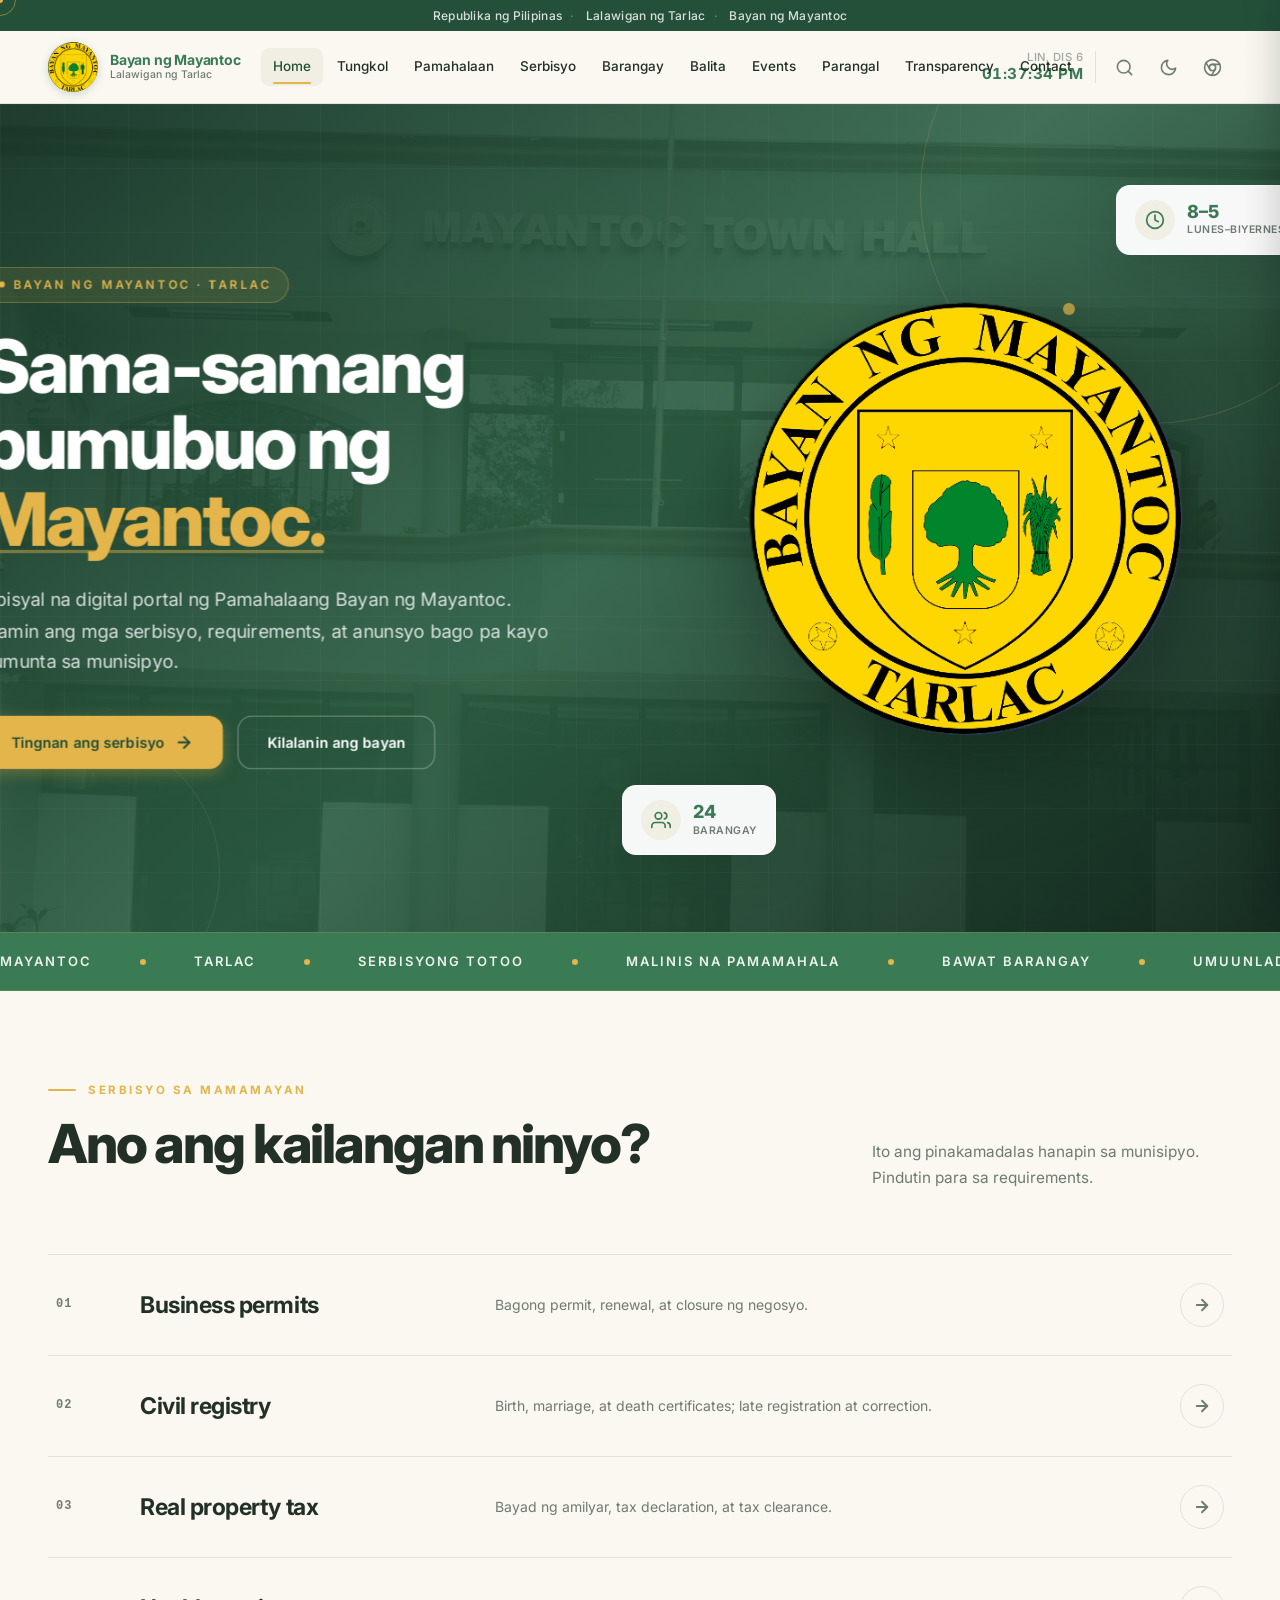
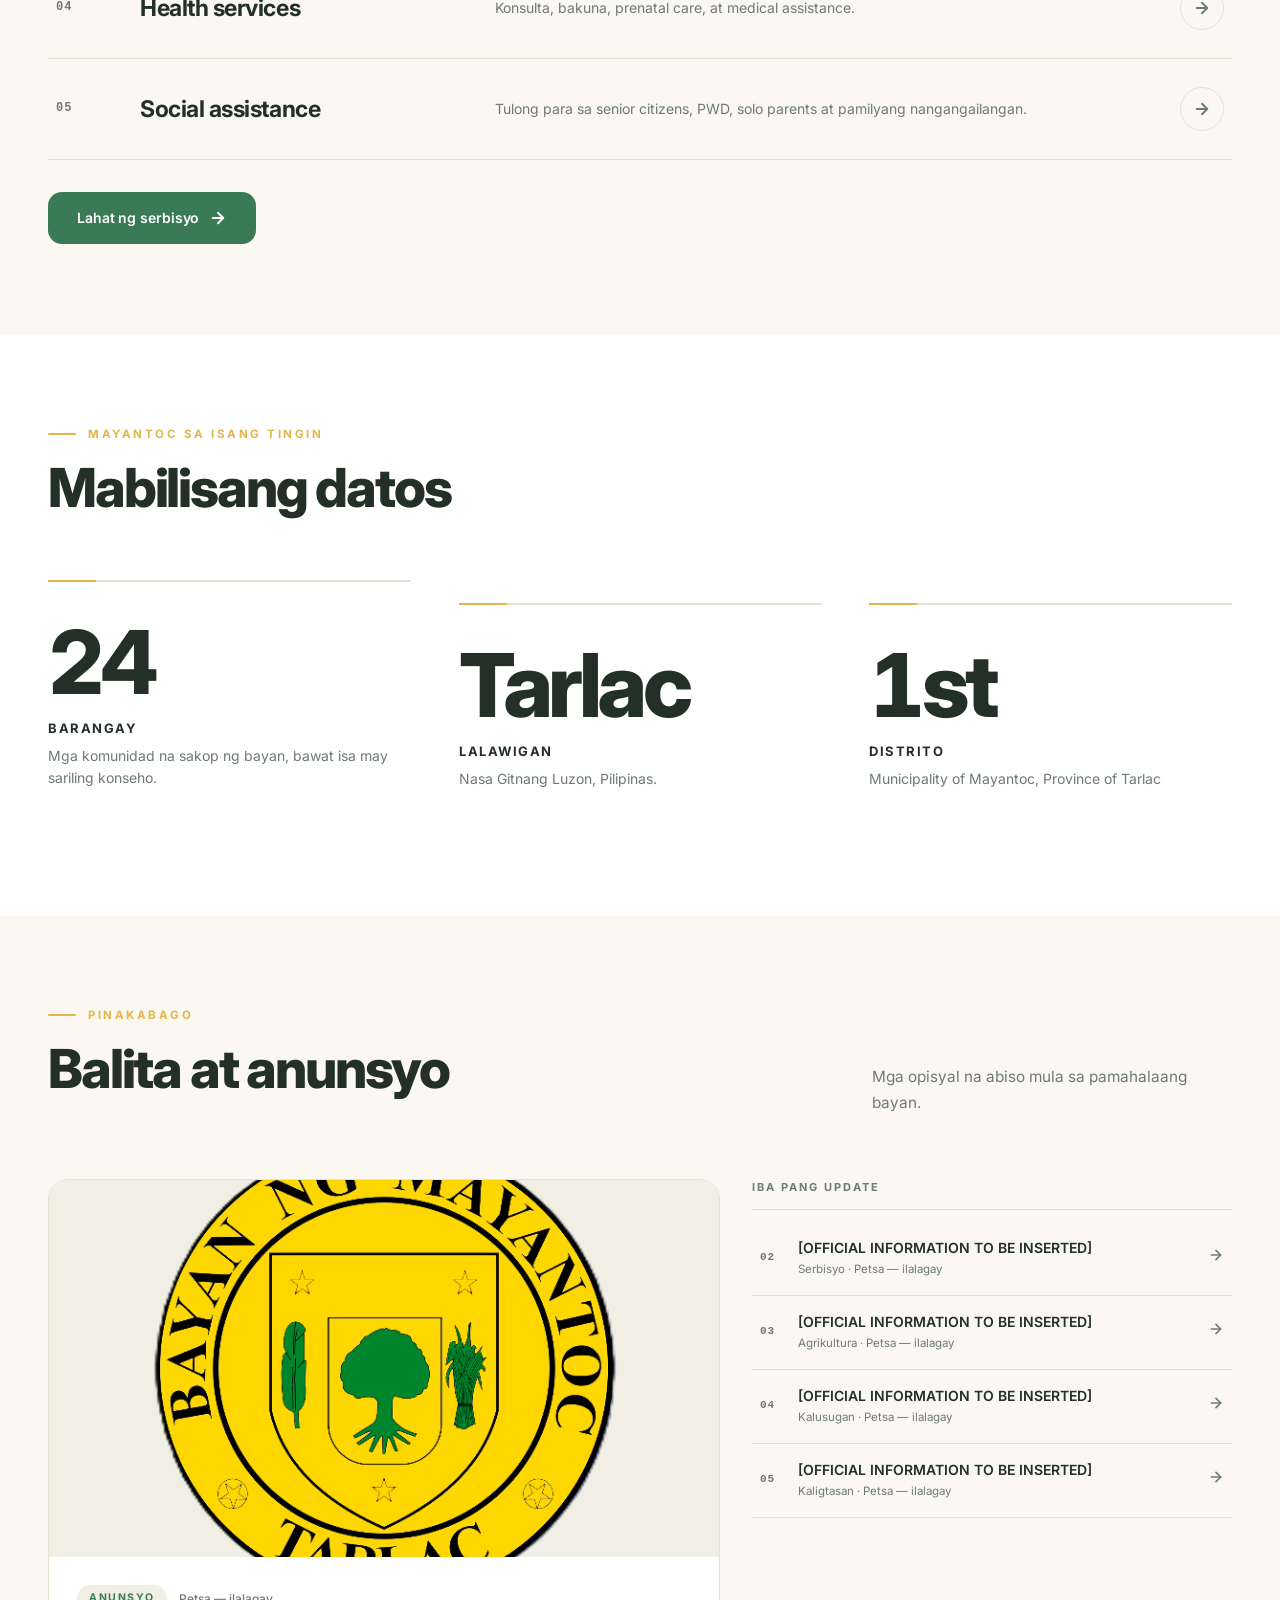
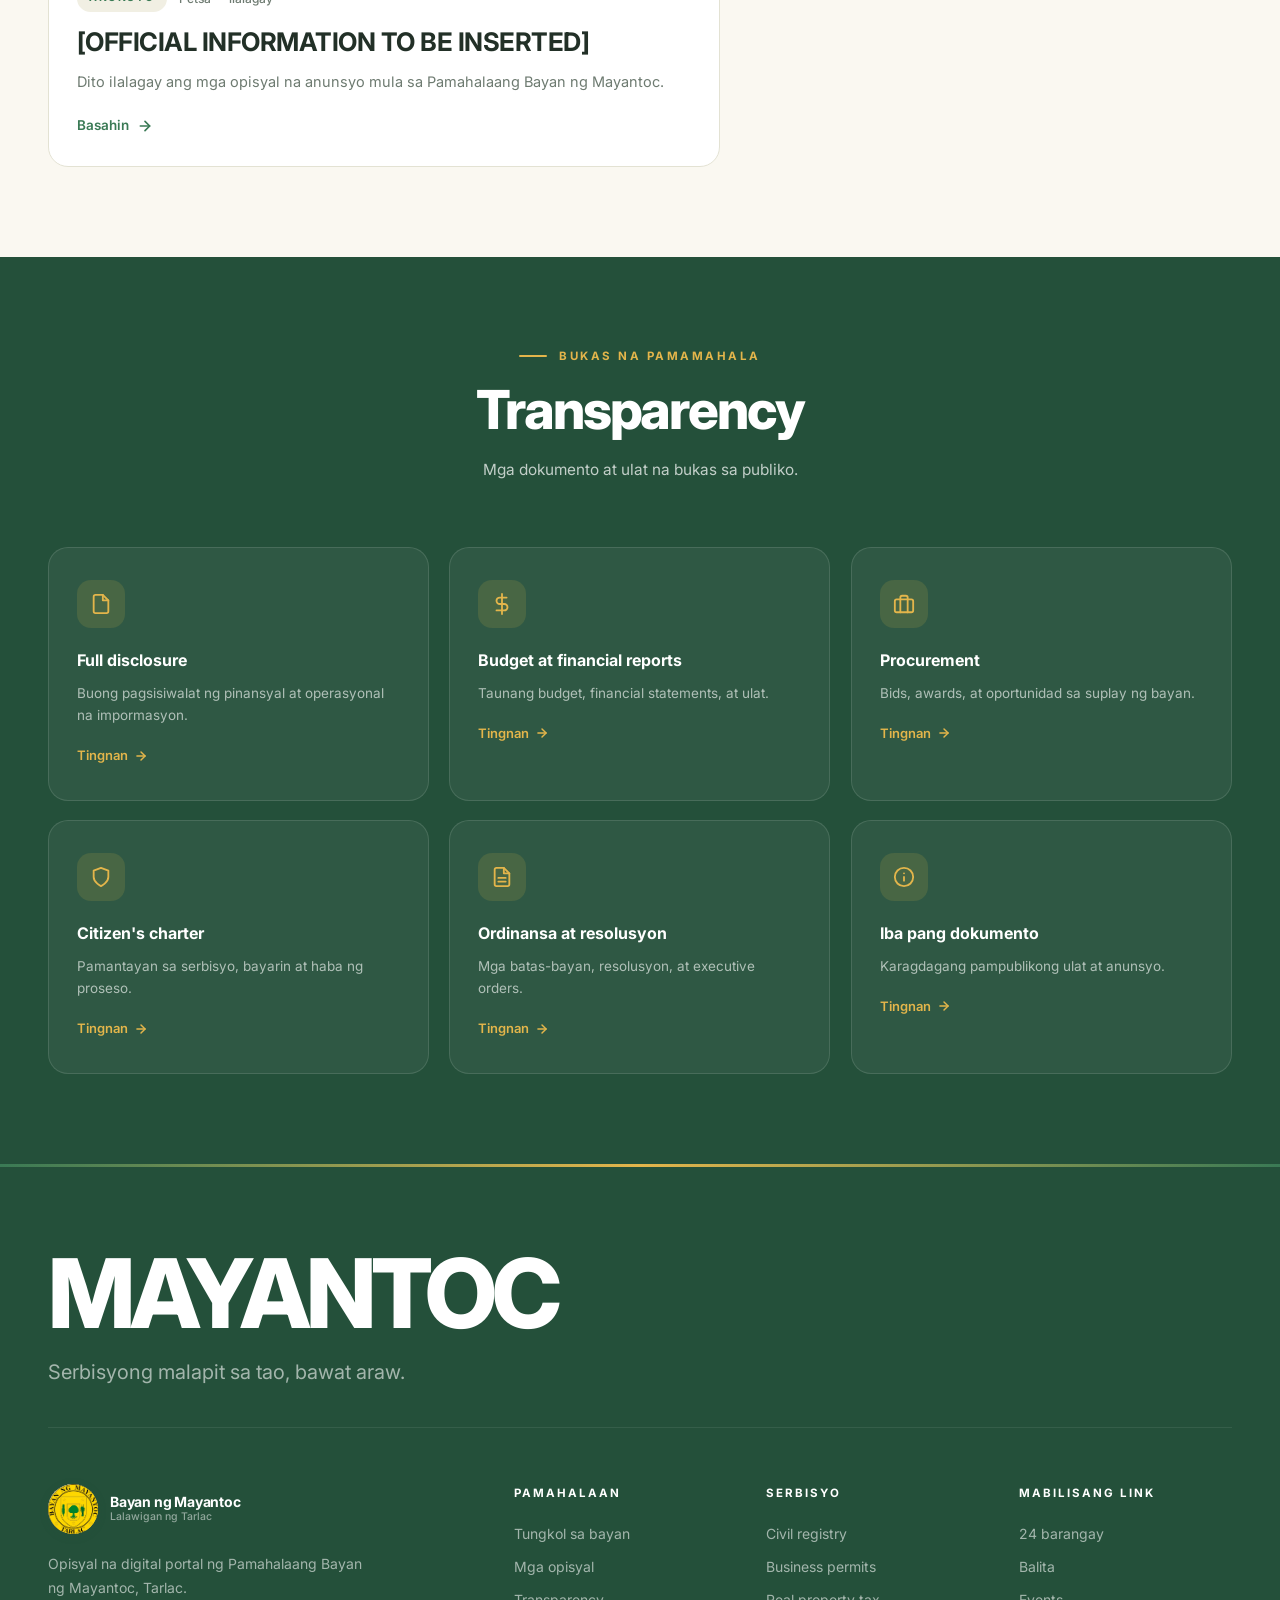
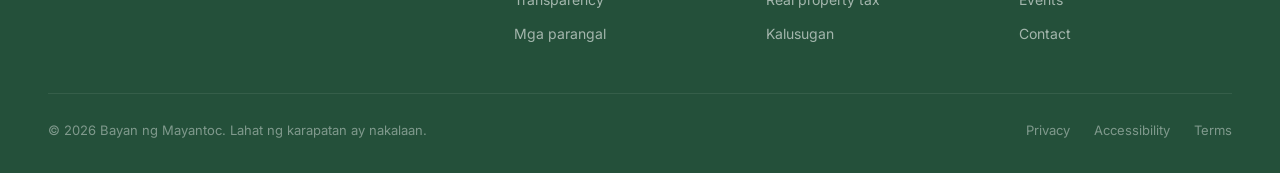
==== commit 5857a913: "Add files via upload" ====
--- a/index.html
+++ b/index.html
@@ -13,7 +13,7 @@
   <link rel="preconnect" href="https://fonts.googleapis.com" />
   <link rel="preconnect" href="https://fonts.gstatic.com" crossorigin />
   <link href="https://fonts.googleapis.com/css2?family=Inter:opsz,wght@14..32,300;14..32,400;14..32,500;14..32,600;14..32,700;14..32,800;14..32,900&display=swap" rel="stylesheet" />
-  <link rel="stylesheet" href="assets/style.css" />
+  <link rel="stylesheet" href="assets/style.css?v=2" />
   <link rel="manifest" href="manifest.webmanifest" />
   <link rel="apple-touch-icon" href="assets/icons/icon-192.png" />
   <meta name="mobile-web-app-capable" content="yes" />
@@ -349,8 +349,8 @@
     <svg viewBox="0 0 24 24" fill="none" stroke="currentColor" stroke-width="2.5" stroke-linecap="round" stroke-linejoin="round"><line x1="12" y1="19" x2="12" y2="5"/><polyline points="5 12 12 5 19 12"/></svg>
   </button>
 
-  <script src="assets/data.js"></script>
-  <script src="assets/app.js"></script>
+  <script src="assets/data.js?v=2"></script>
+  <script src="assets/app.js?v=2"></script>
 
   <script>
   (function () {
--- a/assets/style.css
+++ b/assets/style.css
@@ -752,4 +752,42 @@
 /* Consistent hover lift on the officials/leadership placeholder photo */
 .leader-card__placeholder { transition: background 0.3s var(--ease); }
 .leader-card:hover .leader-card__placeholder { background: var(--sun); }
-[data-theme="dark"] .leader-card:hover .leader-card__placeholder { background: rgba(227,181,75,0.1); }+[data-theme="dark"] .leader-card:hover .leader-card__placeholder { background: rgba(227,181,75,0.1); }
+/* =====================================================
+   MOBILE / RESPONSIVE FIXES
+   - walang horizontal scroll sa kahit anong device
+   - hindi na naputol ang hero at floating cards
+   - kasya ang header sa pinakamaliit na phone (320px)
+   ===================================================== */
+html { max-width: 100%; overflow-x: hidden; overflow-x: clip; }
+body { max-width: 100%; overflow-x: hidden; overflow-x: clip; }
+img, video, svg, iframe, table { max-width: 100%; }
+.hero__content > *, .container > *, .header__inner > * { min-width: 0; }
+
+@media (max-width: 1024px) {
+  /* 1fr = minmax(auto,1fr) kaya lumalapad; minmax(0,1fr) ang tama */
+  .hero__content { grid-template-columns: minmax(0, 1fr); perspective: none; }
+  .hero__left { transform: none; }
+  .hero__right, .carousel-wrap { transform-style: flat; }
+  /* ilagay sa loob ng screen ang floating cards */
+  .float-card--1 { left: 8px; bottom: -16px; }
+  .float-card--2 { right: 8px; top: -12px; }
+}
+
+@media (max-width: 480px) {
+  .header__inner { gap: 8px; }
+  .brand { flex-shrink: 1; min-width: 0; gap: 8px; }
+  .brand__text { min-width: 0; }
+  .brand__name, .brand__sub { white-space: nowrap; overflow: hidden; text-overflow: ellipsis; }
+  .header__actions { gap: 0; }
+  .icon-btn, .hamburger { width: 36px; height: 36px; }
+  .top-bar { padding-left: 8px; padding-right: 8px; }
+}
+
+@media (max-width: 360px) {
+  .brand__seal { width: 32px; height: 32px; }
+  .brand__name { font-size: 11.5px; }
+  .brand__sub { display: none; }
+  .icon-btn, .hamburger { width: 32px; height: 32px; }
+  .icon-btn svg { width: 17px; height: 17px; }
+}
